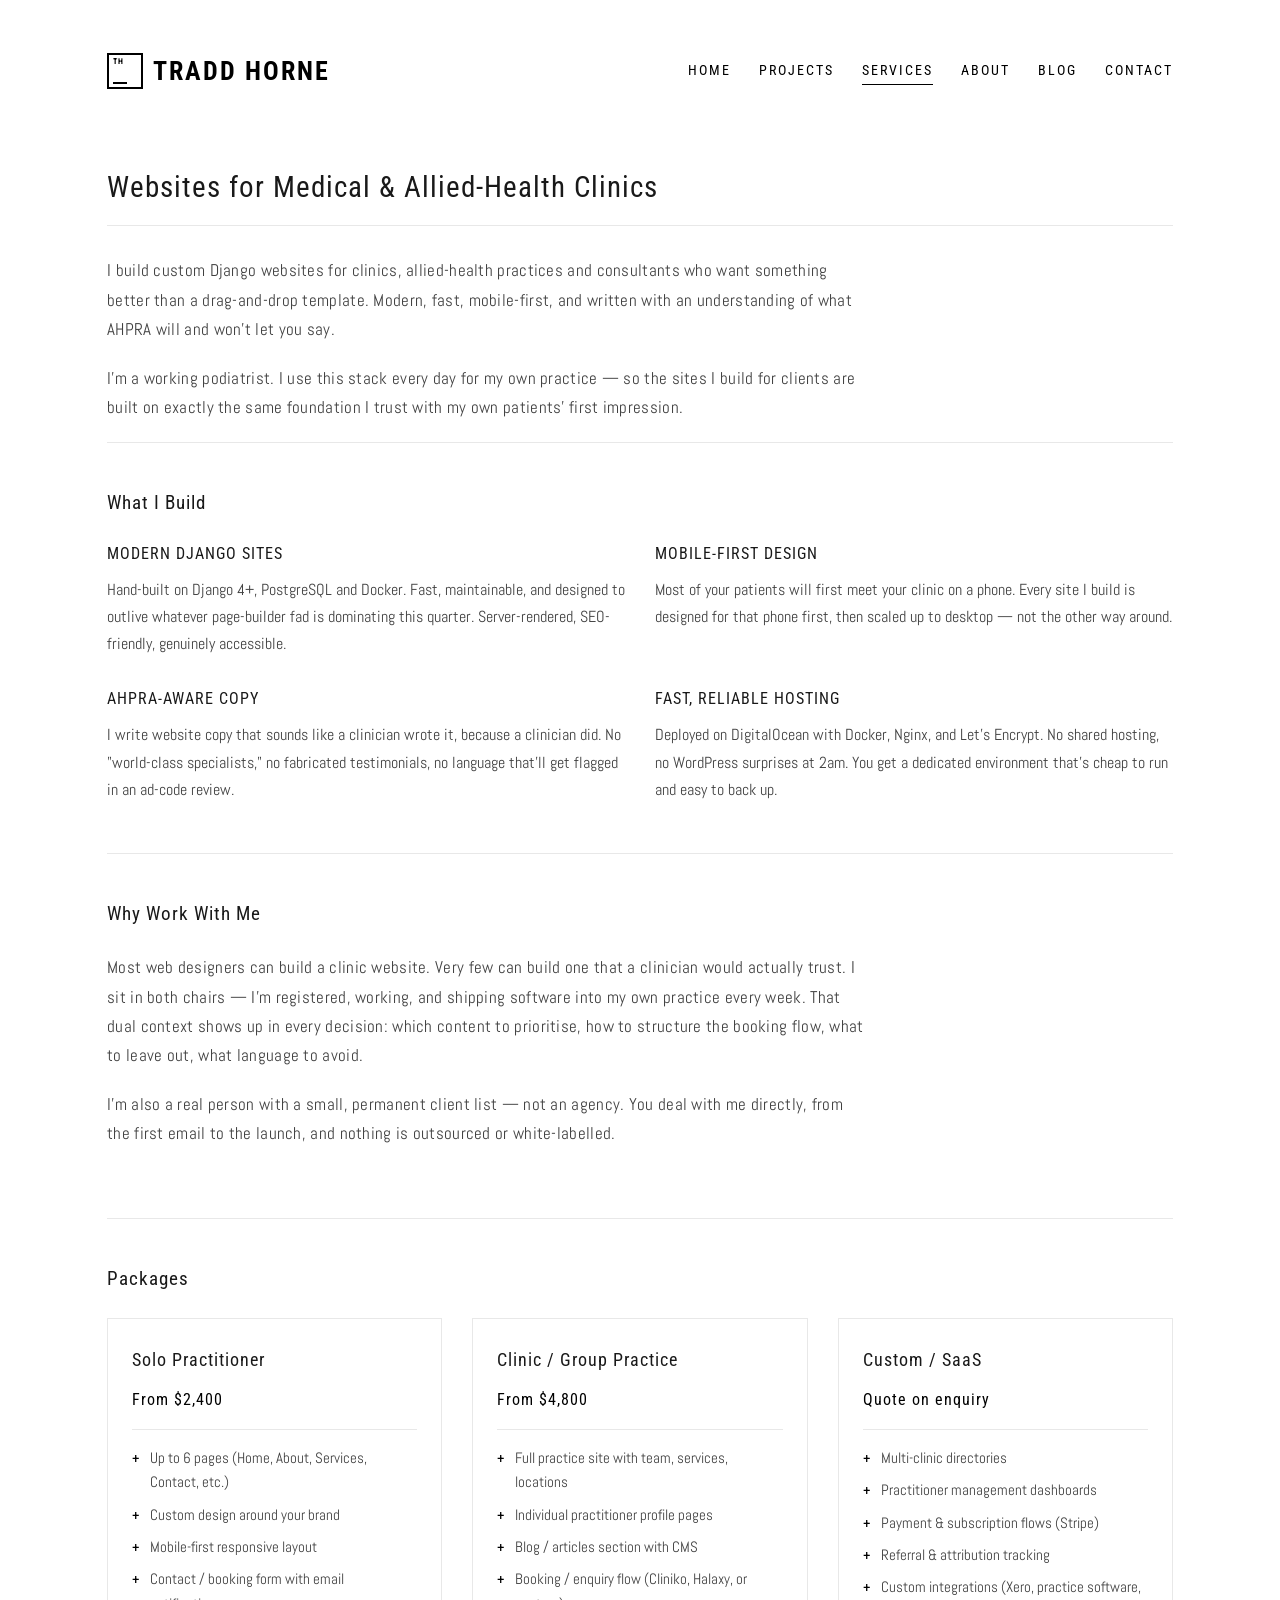
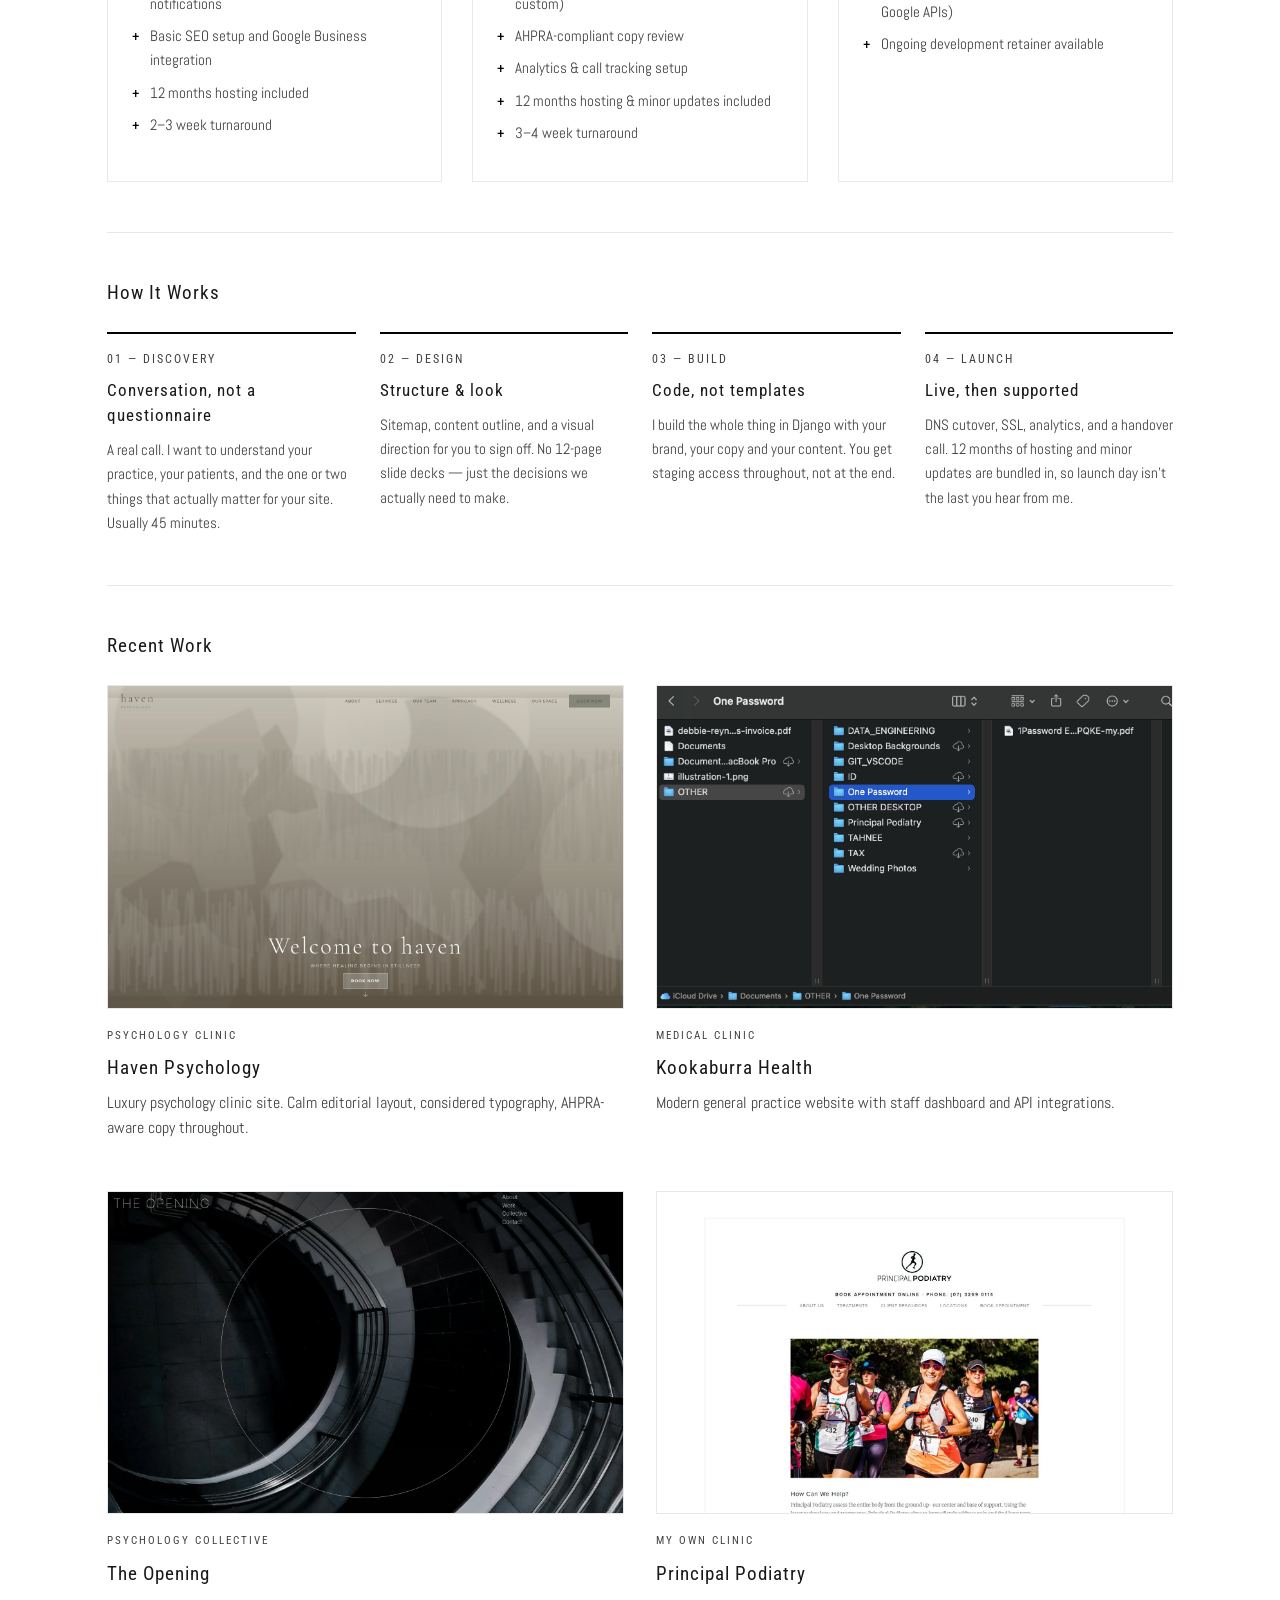
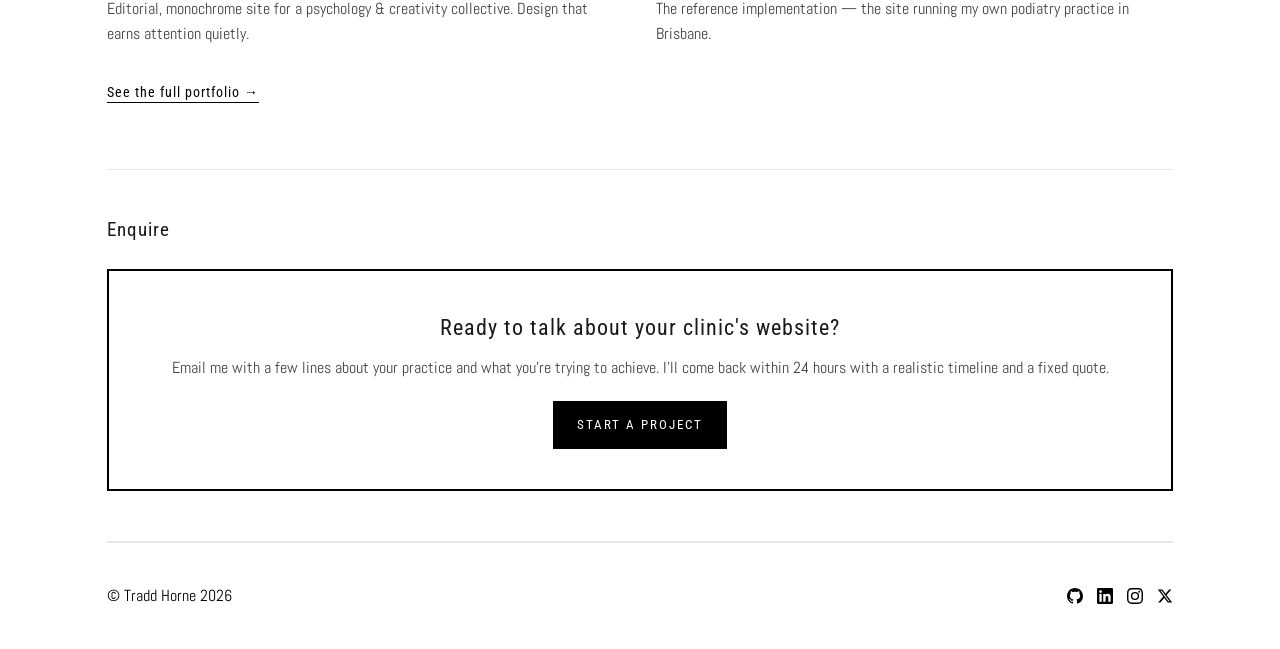
==== services.html @ 89f40bf1 "Initial commit" ====
<!DOCTYPE html>
<html lang="en">
<head>
    <meta charset="UTF-8">
    <meta name="viewport" content="width=device-width, initial-scale=1.0">
    <meta name="description" content="Custom Django websites for medical clinics, allied-health practices and consultants. Built by a working clinician in Brisbane.">
    <title>Services — Clinic Websites by a Clinician — Tradd Horne</title>
    <link rel="preconnect" href="https://fonts.googleapis.com">
    <link rel="preconnect" href="https://fonts.gstatic.com" crossorigin>
    <link href="https://fonts.googleapis.com/css2?family=Abel&family=Roboto+Condensed:wght@400;700&display=swap" rel="stylesheet">
    <link rel="stylesheet" href="css/style.css">
</head>
<body>
    <nav class="navbar">
        <div class="nav-container">
            <a href="index.html" class="nav-logo">
                <div class="nav-logo-icon"></div>
                <span class="nav-logo-text">Tradd Horne</span>
            </a>
            <button class="hamburger" id="hamburger" aria-label="Toggle menu">Menu</button>
            <div class="nav-links" id="nav-links">
                <a href="index.html" class="nav-link">Home</a>
                <a href="projects.html" class="nav-link">Projects</a>
                <a href="services.html" class="nav-link active">Services</a>
                <a href="about.html" class="nav-link">About</a>
                <a href="blog.html" class="nav-link">Blog</a>
                <a href="mailto:thetraddhorne@gmail.com" class="nav-link">Contact</a>
            </div>
        </div>
    </nav>

    <main class="main-content">
        <div class="page-header">
            <h1>Websites for Medical &amp; Allied-Health Clinics</h1>
        </div>

        <div class="narrative">
            <p>I build custom Django websites for clinics, allied-health practices and consultants who want something better than a drag-and-drop template. Modern, fast, mobile-first, and written with an understanding of what AHPRA will and won't let you say.</p>
            <p>I'm a working podiatrist. I use this stack every day for my own practice — so the sites I build for clients are built on exactly the same foundation I trust with my own patients' first impression.</p>
        </div>

        <section class="section">
            <div class="section-header">
                <h2>What I Build</h2>
            </div>
            <div class="why-me-grid">
                <div class="why-card">
                    <h3>Modern Django sites</h3>
                    <p>Hand-built on Django 4+, PostgreSQL and Docker. Fast, maintainable, and designed to outlive whatever page-builder fad is dominating this quarter. Server-rendered, SEO-friendly, genuinely accessible.</p>
                </div>
                <div class="why-card">
                    <h3>Mobile-first design</h3>
                    <p>Most of your patients will first meet your clinic on a phone. Every site I build is designed for that phone first, then scaled up to desktop — not the other way around.</p>
                </div>
                <div class="why-card">
                    <h3>AHPRA-aware copy</h3>
                    <p>I write website copy that sounds like a clinician wrote it, because a clinician did. No "world-class specialists," no fabricated testimonials, no language that'll get flagged in an ad-code review.</p>
                </div>
                <div class="why-card">
                    <h3>Fast, reliable hosting</h3>
                    <p>Deployed on DigitalOcean with Docker, Nginx, and Let's Encrypt. No shared hosting, no WordPress surprises at 2am. You get a dedicated environment that's cheap to run and easy to back up.</p>
                </div>
            </div>
        </section>

        <section class="section">
            <div class="section-header">
                <h2>Why Work With Me</h2>
            </div>
            <div class="narrative">
                <p>Most web designers can build a clinic website. Very few can build one that a clinician would actually trust. I sit in both chairs — I'm registered, working, and shipping software into my own practice every week. That dual context shows up in every decision: which content to prioritise, how to structure the booking flow, what to leave out, what language to avoid.</p>
                <p>I'm also a real person with a small, permanent client list — not an agency. You deal with me directly, from the first email to the launch, and nothing is outsourced or white-labelled.</p>
            </div>
        </section>

        <section class="section">
            <div class="section-header">
                <h2>Packages</h2>
            </div>
            <div class="services-grid">
                <div class="service-card">
                    <h3>Solo Practitioner</h3>
                    <div class="price">From $2,400</div>
                    <ul>
                        <li>Up to 6 pages (Home, About, Services, Contact, etc.)</li>
                        <li>Custom design around your brand</li>
                        <li>Mobile-first responsive layout</li>
                        <li>Contact / booking form with email notifications</li>
                        <li>Basic SEO setup and Google Business integration</li>
                        <li>12 months hosting included</li>
                        <li>2&ndash;3 week turnaround</li>
                    </ul>
                </div>

                <div class="service-card">
                    <h3>Clinic / Group Practice</h3>
                    <div class="price">From $4,800</div>
                    <ul>
                        <li>Full practice site with team, services, locations</li>
                        <li>Individual practitioner profile pages</li>
                        <li>Blog / articles section with CMS</li>
                        <li>Booking / enquiry flow (Cliniko, Halaxy, or custom)</li>
                        <li>AHPRA-compliant copy review</li>
                        <li>Analytics &amp; call tracking setup</li>
                        <li>12 months hosting &amp; minor updates included</li>
                        <li>3&ndash;4 week turnaround</li>
                    </ul>
                </div>

                <div class="service-card">
                    <h3>Custom / SaaS</h3>
                    <div class="price">Quote on enquiry</div>
                    <ul>
                        <li>Multi-clinic directories</li>
                        <li>Practitioner management dashboards</li>
                        <li>Payment &amp; subscription flows (Stripe)</li>
                        <li>Referral &amp; attribution tracking</li>
                        <li>Custom integrations (Xero, practice software, Google APIs)</li>
                        <li>Ongoing development retainer available</li>
                    </ul>
                </div>
            </div>
        </section>

        <section class="section">
            <div class="section-header">
                <h2>How It Works</h2>
            </div>
            <div class="process-list">
                <div class="process-step">
                    <div class="step-num">01 — Discovery</div>
                    <h3>Conversation, not a questionnaire</h3>
                    <p>A real call. I want to understand your practice, your patients, and the one or two things that actually matter for your site. Usually 45 minutes.</p>
                </div>
                <div class="process-step">
                    <div class="step-num">02 — Design</div>
                    <h3>Structure &amp; look</h3>
                    <p>Sitemap, content outline, and a visual direction for you to sign off. No 12-page slide decks — just the decisions we actually need to make.</p>
                </div>
                <div class="process-step">
                    <div class="step-num">03 — Build</div>
                    <h3>Code, not templates</h3>
                    <p>I build the whole thing in Django with your brand, your copy and your content. You get staging access throughout, not at the end.</p>
                </div>
                <div class="process-step">
                    <div class="step-num">04 — Launch</div>
                    <h3>Live, then supported</h3>
                    <p>DNS cutover, SSL, analytics, and a handover call. 12 months of hosting and minor updates are bundled in, so launch day isn't the last you hear from me.</p>
                </div>
            </div>
        </section>

        <section class="section">
            <div class="section-header">
                <h2>Recent Work</h2>
            </div>
            <div class="portfolio-grid">
                <div class="portfolio-card">
                    <div class="portfolio-card-image">
                        <img src="images/portfolio-haven.jpg" alt="Haven Psychology screenshot">
                    </div>
                    <div class="portfolio-meta">Psychology clinic</div>
                    <h3>Haven Psychology</h3>
                    <p>Luxury psychology clinic site. Calm editorial layout, considered typography, AHPRA-aware copy throughout.</p>
                </div>
                <div class="portfolio-card">
                    <div class="portfolio-card-image">
                        <img src="images/portfolio-kookaburra.jpg" alt="Kookaburra Health screenshot">
                    </div>
                    <div class="portfolio-meta">Medical clinic</div>
                    <h3>Kookaburra Health</h3>
                    <p>Modern general practice website with staff dashboard and API integrations.</p>
                </div>
                <div class="portfolio-card">
                    <div class="portfolio-card-image">
                        <img src="images/portfolio-the-opening.jpg" alt="The Opening screenshot">
                    </div>
                    <div class="portfolio-meta">Psychology collective</div>
                    <h3>The Opening</h3>
                    <p>Editorial, monochrome site for a psychology &amp; creativity collective. Design that earns attention quietly.</p>
                </div>
                <div class="portfolio-card">
                    <div class="portfolio-card-image">
                        <img src="images/portfolio-pp.jpg" alt="Principal Podiatry screenshot">
                    </div>
                    <div class="portfolio-meta">My own clinic</div>
                    <h3>Principal Podiatry</h3>
                    <p>The reference implementation — the site running my own podiatry practice in Brisbane.</p>
                </div>
            </div>
            <p class="section-more"><a href="projects.html">See the full portfolio &rarr;</a></p>
        </section>

        <section class="section">
            <div class="section-header">
                <h2>Enquire</h2>
            </div>
            <div class="cta-banner">
                <h3>Ready to talk about your clinic's website?</h3>
                <p>Email me with a few lines about your practice and what you're trying to achieve. I'll come back within 24 hours with a realistic timeline and a fixed quote.</p>
                <a href="mailto:thetraddhorne@gmail.com?subject=Clinic%20website%20enquiry" class="btn-primary">Start a project</a>
            </div>
        </section>
    </main>

    <footer class="footer">
        <div class="footer-inner">
            <p class="footer-credit">&copy; Tradd Horne 2026</p>
            <div class="footer-social">
                <a href="https://github.com/Tradd-Horne" target="_blank" rel="noopener noreferrer" class="social-icon" aria-label="GitHub">
                    <svg viewBox="0 0 24 24" xmlns="http://www.w3.org/2000/svg"><path d="M12 0C5.37 0 0 5.37 0 12c0 5.31 3.435 9.795 8.205 11.385.6.105.825-.255.825-.57 0-.285-.015-1.23-.015-2.235-3.015.555-3.795-.735-4.035-1.41-.135-.345-.72-1.41-1.23-1.695-.42-.225-1.02-.78-.015-.795.945-.015 1.62.87 1.845 1.23 1.08 1.815 2.805 1.305 3.495.99.105-.78.42-1.305.765-1.605-2.67-.3-5.46-1.335-5.46-5.925 0-1.305.465-2.385 1.23-3.225-.12-.3-.54-1.53.12-3.18 0 0 1.005-.315 3.3 1.23.96-.27 1.98-.405 3-.405s2.04.135 3 .405c2.295-1.56 3.3-1.23 3.3-1.23.66 1.65.24 2.88.12 3.18.765.84 1.23 1.905 1.23 3.225 0 4.605-2.805 5.625-5.475 5.925.435.375.81 1.095.81 2.22 0 1.605-.015 2.895-.015 3.3 0 .315.225.69.825.57A12.02 12.02 0 0024 12c0-6.63-5.37-12-12-12z"/></svg>
                </a>
                <a href="https://linkedin.com/in/traddhorne" target="_blank" rel="noopener noreferrer" class="social-icon" aria-label="LinkedIn">
                    <svg viewBox="0 0 24 24" xmlns="http://www.w3.org/2000/svg"><path d="M20.447 20.452h-3.554v-5.569c0-1.328-.027-3.037-1.852-3.037-1.853 0-2.136 1.445-2.136 2.939v5.667H9.351V9h3.414v1.561h.046c.477-.9 1.637-1.85 3.37-1.85 3.601 0 4.267 2.37 4.267 5.455v6.286zM5.337 7.433a2.062 2.062 0 01-2.063-2.065 2.064 2.064 0 112.063 2.065zm1.782 13.019H3.555V9h3.564v11.452zM22.225 0H1.771C.792 0 0 .774 0 1.729v20.542C0 23.227.792 24 1.771 24h20.451C23.2 24 24 23.227 24 22.271V1.729C24 .774 23.2 0 22.222 0h.003z"/></svg>
                </a>
                <a href="https://www.instagram.com/traddhorne" target="_blank" rel="noopener noreferrer" class="social-icon" aria-label="Instagram">
                    <svg viewBox="0 0 24 24" xmlns="http://www.w3.org/2000/svg"><path d="M12 2.163c3.204 0 3.584.012 4.85.07 3.252.148 4.771 1.691 4.919 4.919.058 1.265.069 1.645.069 4.849 0 3.205-.012 3.584-.069 4.849-.149 3.225-1.664 4.771-4.919 4.919-1.266.058-1.644.07-4.85.07-3.204 0-3.584-.012-4.849-.07-3.26-.149-4.771-1.699-4.919-4.92-.058-1.265-.07-1.644-.07-4.849 0-3.204.013-3.583.07-4.849.149-3.227 1.664-4.771 4.919-4.919 1.266-.057 1.645-.069 4.849-.069zM12 0C8.741 0 8.333.014 7.053.072 2.695.272.273 2.69.073 7.052.014 8.333 0 8.741 0 12c0 3.259.014 3.668.072 4.948.2 4.358 2.618 6.78 6.98 6.98C8.333 23.986 8.741 24 12 24c3.259 0 3.668-.014 4.948-.072 4.354-.2 6.782-2.618 6.979-6.98.059-1.28.073-1.689.073-4.948 0-3.259-.014-3.667-.072-4.947-.196-4.354-2.617-6.78-6.979-6.98C15.668.014 15.259 0 12 0zm0 5.838a6.162 6.162 0 100 12.324 6.162 6.162 0 000-12.324zM12 16a4 4 0 110-8 4 4 0 010 8zm6.406-11.845a1.44 1.44 0 100 2.881 1.44 1.44 0 000-2.881z"/></svg>
                </a>
                <a href="https://x.com/traddhorne" target="_blank" rel="noopener noreferrer" class="social-icon" aria-label="X / Twitter">
                    <svg viewBox="0 0 24 24" xmlns="http://www.w3.org/2000/svg"><path d="M18.244 2.25h3.308l-7.227 8.26 8.502 11.24H16.17l-5.214-6.817L4.99 21.75H1.68l7.73-8.835L1.254 2.25H8.08l4.713 6.231zm-1.161 17.52h1.833L7.084 4.126H5.117z"/></svg>
                </a>
            </div>
        </div>
    </footer>

    <script>
        const hamburger = document.getElementById('hamburger');
        const navLinks = document.getElementById('nav-links');
        if (hamburger && navLinks) {
            hamburger.addEventListener('click', () => navLinks.classList.toggle('open'));
            document.addEventListener('click', (e) => {
                if (!hamburger.contains(e.target) && !navLinks.contains(e.target)) navLinks.classList.remove('open');
            });
        }
    </script>
</body>
</html>
---- css/style.css ----
/* ==========================================================================
   Jon Imperial-inspired Design System
   Fonts: Abel (body), Roboto Condensed (headings/nav)
   Colors: White bg, black text, minimal palette
   Layout: 1100px max-width, generous whitespace
   ========================================================================== */

/* ==========================================================================
   CSS Variables
   ========================================================================== */

:root {
    --bg: #ffffff;
    --text: #000000;
    --text-heading: rgba(0, 0, 0, 0.9);
    --text-sub: rgba(0, 0, 0, 0.75);
    --text-nav: #000000;
    --divider: #e8e8e8;
    --max-width: 1100px;
    --font-body: "Abel", sans-serif;
    --font-heading: "Roboto Condensed", sans-serif;
    --transition: 0.3s ease;
}

/* ==========================================================================
   Reset & Base
   ========================================================================== */

*,
*::before,
*::after {
    box-sizing: border-box;
    margin: 0;
    padding: 0;
}

html {
    font-size: 16px;
    scroll-behavior: smooth;
    -webkit-text-size-adjust: 100%;
}

body {
    font-family: var(--font-body);
    background-color: var(--bg);
    color: var(--text);
    font-size: 16px;
    line-height: 1.6;
    min-height: 100vh;
    display: flex;
    flex-direction: column;
    -webkit-font-smoothing: antialiased;
    -moz-osx-font-smoothing: grayscale;
}

h1, h2, h3, h4, h5, h6 {
    font-family: var(--font-heading);
    font-weight: 400;
    color: var(--text-heading);
}

h1 {
    font-size: 1.8rem;
    letter-spacing: 1px;
    line-height: 1.3;
    margin-bottom: 0.3em;
}

h2 {
    font-size: 1.2rem;
    letter-spacing: 1px;
    line-height: 1;
}

h3 {
    font-family: var(--font-body);
    font-size: 1.1rem;
    letter-spacing: 1px;
    color: var(--text-sub);
    line-height: 1.5;
}

p {
    margin-bottom: 1rem;
}

a {
    color: inherit;
    text-decoration: none;
    transition: opacity var(--transition);
}

a:hover {
    opacity: 0.6;
}

ul {
    list-style: none;
}

img {
    max-width: 100%;
    height: auto;
    display: block;
}

/* ==========================================================================
   Header / Navbar
   ========================================================================== */

.navbar {
    width: 100%;
    max-width: var(--max-width);
    margin: 0 auto;
    padding: 0 17px;
    position: relative;
}

.nav-container {
    display: flex;
    align-items: center;
    justify-content: space-between;
    padding: 50px 0 0;
}

.nav-logo {
    display: flex;
    align-items: center;
    gap: 10px;
    text-decoration: none;
    color: var(--text);
}

.nav-logo-icon {
    width: 36px;
    height: 36px;
    border: 2.5px solid #000;
    display: flex;
    align-items: center;
    justify-content: center;
    font-family: var(--font-heading);
    font-size: 9px;
    font-weight: 700;
    letter-spacing: 0.5px;
    line-height: 1;
    position: relative;
}

.nav-logo-icon::before {
    content: 'TH';
    position: absolute;
    top: 3px;
    left: 4px;
    font-size: 8px;
    letter-spacing: 1px;
}

.nav-logo-icon::after {
    content: '';
    position: absolute;
    bottom: 3px;
    left: 4px;
    width: 14px;
    height: 2.5px;
    background: #000;
}

.nav-logo-text {
    font-family: var(--font-heading);
    font-size: 1.65rem;
    font-weight: 700;
    letter-spacing: 2px;
    color: #000;
    text-transform: uppercase;
}

.nav-links {
    display: flex;
    align-items: center;
    gap: 28px;
}

.nav-link {
    font-family: var(--font-heading);
    font-size: 14px;
    font-weight: 400;
    text-transform: uppercase;
    letter-spacing: 2px;
    color: var(--text-nav);
    text-decoration: none;
    transition: opacity var(--transition);
    padding: 2px 0;
    border-bottom: 1px solid transparent;
}

.nav-link:hover {
    opacity: 0.6;
}

.nav-link.active {
    border-bottom-color: #000;
}

/* Mobile menu button */
.hamburger {
    display: none;
    background: none;
    border: none;
    cursor: pointer;
    font-family: var(--font-body);
    font-size: 16px;
    color: var(--text);
    text-transform: uppercase;
    letter-spacing: 1px;
}

/* ==========================================================================
   Main Content
   ========================================================================== */

.main-content {
    flex: 1;
    width: 100%;
    max-width: var(--max-width);
    margin: 0 auto;
    padding: 77px 17px 0;
}

/* ==========================================================================
   Hero Section
   ========================================================================== */

.hero {
    display: grid;
    grid-template-columns: 1fr 1fr;
    gap: 40px;
    align-items: start;
    padding: 0 0 40px;
}

.hero-text {
    padding-top: 20px;
}

.hero-text h1 {
    font-family: var(--font-heading);
    font-size: 1.8rem;
    font-weight: 400;
    letter-spacing: 1px;
    line-height: 1.3;
    color: var(--text-heading);
    margin-bottom: 8.64px;
}

.hero-subtitle {
    font-family: var(--font-body);
    font-size: 1.1rem;
    font-weight: 400;
    letter-spacing: 1px;
    color: var(--text-sub);
    line-height: 1.5;
    margin-top: 17.6px;
    margin-bottom: 24px;
}

.hero-image {
    width: 100%;
    overflow: hidden;
}

.hero-image img {
    width: 100%;
    height: auto;
    object-fit: cover;
    display: block;
}

/* Social Icons in Hero */
.social-icons {
    display: flex;
    align-items: center;
    gap: 14px;
    margin-top: 4px;
}

.social-icon {
    display: flex;
    align-items: center;
    justify-content: center;
    width: 20px;
    height: 20px;
    color: #000;
    transition: opacity var(--transition);
}

.social-icon:hover {
    opacity: 0.5;
}

.social-icon svg {
    width: 18px;
    height: 18px;
    fill: currentColor;
}

/* ==========================================================================
   Content Sections
   ========================================================================== */

.section {
    padding: 50px 0;
    border-top: 1px solid var(--divider);
}

.section-header {
    margin-bottom: 30px;
}

.section-header h2 {
    font-family: var(--font-heading);
    font-size: 1.2rem;
    font-weight: 400;
    letter-spacing: 1px;
    color: var(--text-heading);
}

/* ==========================================================================
   Project Cards
   ========================================================================== */

.project-grid {
    display: grid;
    grid-template-columns: repeat(3, 1fr);
    gap: 24px;
}

.project-card {
    display: block;
    text-decoration: none;
    color: inherit;
    transition: opacity var(--transition);
}

.project-card:hover {
    opacity: 0.7;
}

.project-card-image {
    width: 100%;
    aspect-ratio: 4 / 3;
    background: #f5f5f5;
    margin-bottom: 16px;
    overflow: hidden;
}

.project-card-image img {
    width: 100%;
    height: 100%;
    object-fit: cover;
}

.project-card h3 {
    font-family: var(--font-heading);
    font-size: 1rem;
    font-weight: 400;
    letter-spacing: 1px;
    color: var(--text-heading);
    margin-bottom: 6px;
}

.project-card p {
    font-family: var(--font-body);
    font-size: 0.95rem;
    color: var(--text-sub);
    line-height: 1.5;
    margin-bottom: 0;
}

/* ==========================================================================
   Blog List
   ========================================================================== */

.blog-list {
    display: flex;
    flex-direction: column;
    gap: 20px;
}

.blog-item {
    display: flex;
    align-items: baseline;
    gap: 20px;
}

.blog-date {
    font-family: var(--font-heading);
    font-size: 0.85rem;
    letter-spacing: 1px;
    color: var(--text-sub);
    min-width: 80px;
    text-transform: uppercase;
}

.blog-title {
    font-family: var(--font-heading);
    font-size: 1rem;
    letter-spacing: 1px;
    color: var(--text-heading);
    text-decoration: none;
    transition: opacity var(--transition);
}

.blog-title:hover {
    opacity: 0.6;
}

/* ==========================================================================
   About Page
   ========================================================================== */

.about-details {
    margin-top: 0;
}

.about-details p,
.about-details li {
    font-family: var(--font-body);
    font-size: 1rem;
    color: var(--text-sub);
    line-height: 1.7;
    letter-spacing: 0.5px;
}

.about-details ul {
    padding-left: 0;
}

.about-details li {
    margin-bottom: 8px;
    padding-left: 16px;
    position: relative;
}

.about-details li::before {
    content: '';
    position: absolute;
    left: 0;
    top: 10px;
    width: 4px;
    height: 4px;
    background: var(--text-sub);
    border-radius: 50%;
}

/* ==========================================================================
   Contact
   ========================================================================== */

.contact-info {
    font-family: var(--font-body);
    font-size: 1.1rem;
    color: var(--text-sub);
    letter-spacing: 1px;
}

.contact-info a {
    color: var(--text);
    border-bottom: 1px solid var(--divider);
    transition: border-color var(--transition);
}

.contact-info a:hover {
    border-color: var(--text);
    opacity: 1;
}

/* ==========================================================================
   Empty State
   ========================================================================== */

.empty-state {
    padding: 60px 20px;
    text-align: center;
}

.empty-state p {
    font-family: var(--font-body);
    color: var(--text-sub);
    font-size: 1rem;
    letter-spacing: 1px;
    margin-bottom: 0;
}

/* ==========================================================================
   Page Headers
   ========================================================================== */

.page-header {
    padding: 0 0 10px;
    margin-bottom: 30px;
    border-bottom: 1px solid var(--divider);
}

.page-header h1 {
    font-family: var(--font-heading);
    font-size: 1.8rem;
    font-weight: 400;
    letter-spacing: 1px;
    color: var(--text-heading);
}

/* ==========================================================================
   Footer
   ========================================================================== */

.footer {
    width: 100%;
    max-width: var(--max-width);
    margin: 0 auto;
    padding: 0 17px;
    margin-top: auto;
}

.footer-inner {
    display: flex;
    align-items: center;
    justify-content: space-between;
    padding: 40px 0;
    border-top: 2px solid var(--divider);
}

.footer-credit {
    font-family: var(--font-body);
    font-size: 1rem;
    color: var(--text);
    margin-bottom: 0;
}

.footer-social {
    display: flex;
    align-items: center;
    gap: 14px;
}

.footer-social .social-icon {
    width: 16px;
    height: 16px;
}

.footer-social .social-icon svg {
    width: 16px;
    height: 16px;
}

/* ==========================================================================
   Mobile Responsive
   ========================================================================== */

@media (max-width: 900px) {
    .hamburger {
        display: block;
    }

    .nav-links {
        display: none;
        position: absolute;
        top: 100%;
        right: 0;
        background: #fff;
        flex-direction: column;
        padding: 20px 30px;
        gap: 16px;
        z-index: 100;
        border: 1px solid var(--divider);
    }

    .nav-links.open {
        display: flex;
    }

    .hero {
        grid-template-columns: 1fr;
        gap: 30px;
    }

    .hero-text {
        order: 1;
        padding-top: 0;
    }

    .hero-image {
        order: 2;
    }

    .project-grid {
        grid-template-columns: 1fr 1fr;
    }
}

@media (max-width: 600px) {
    .nav-container {
        padding-top: 30px;
    }

    .nav-logo-text {
        font-size: 1.3rem;
    }

    .main-content {
        padding-top: 50px;
    }

    h1 {
        font-size: 1.5rem;
    }

    .hero {
        gap: 20px;
    }

    .project-grid {
        grid-template-columns: 1fr;
    }

    .footer-inner {
        flex-direction: column;
        gap: 20px;
        text-align: center;
    }
}

/* ==========================================================================
   Buttons / CTAs
   ========================================================================== */

.hero-cta {
    display: flex;
    gap: 12px;
    flex-wrap: wrap;
    margin-top: 12px;
    margin-bottom: 20px;
}

.btn-primary,
.btn-secondary {
    display: inline-block;
    font-family: var(--font-heading);
    font-size: 13px;
    letter-spacing: 2px;
    text-transform: uppercase;
    padding: 12px 22px;
    text-decoration: none;
    transition: all var(--transition);
    cursor: pointer;
    border: 2px solid #000;
}

.btn-primary {
    background: #000;
    color: #fff;
}

.btn-primary:hover {
    background: #fff;
    color: #000;
    opacity: 1;
}

.btn-secondary {
    background: #fff;
    color: #000;
}

.btn-secondary:hover {
    background: #000;
    color: #fff;
    opacity: 1;
}

.section-more {
    margin-top: 24px;
    font-family: var(--font-heading);
    font-size: 14px;
    letter-spacing: 1px;
}

.section-more a,
.inline-link {
    color: var(--text);
    border-bottom: 1px solid var(--text);
    padding-bottom: 2px;
}

.section-more a:hover,
.inline-link:hover {
    opacity: 0.6;
}

/* ==========================================================================
   Narrative / Long-form Text
   ========================================================================== */

.narrative {
    max-width: 760px;
}

.narrative p {
    font-family: var(--font-body);
    font-size: 1.05rem;
    color: var(--text-sub);
    line-height: 1.75;
    letter-spacing: 0.3px;
    margin-bottom: 1.2rem;
}

.narrative h3 {
    font-family: var(--font-heading);
    font-size: 1rem;
    color: var(--text-heading);
    letter-spacing: 2px;
    text-transform: uppercase;
    margin-top: 2rem;
    margin-bottom: 0.8rem;
}

/* ==========================================================================
   Portfolio (Projects Page) Cards
   ========================================================================== */

.portfolio-grid {
    display: grid;
    grid-template-columns: repeat(2, 1fr);
    gap: 40px 32px;
}

.portfolio-card {
    display: flex;
    flex-direction: column;
    text-decoration: none;
    color: inherit;
    transition: opacity var(--transition);
}

.portfolio-card:hover {
    opacity: 0.85;
}

.portfolio-card-image {
    width: 100%;
    aspect-ratio: 16 / 10;
    background: #f5f5f5;
    overflow: hidden;
    margin-bottom: 18px;
    border: 1px solid var(--divider);
}

.portfolio-card-image img {
    width: 100%;
    height: 100%;
    object-fit: cover;
    object-position: top;
}

.portfolio-card h3 {
    font-family: var(--font-heading);
    font-size: 1.2rem;
    font-weight: 400;
    letter-spacing: 1px;
    color: var(--text-heading);
    margin-bottom: 8px;
    text-transform: none;
}

.portfolio-card .portfolio-meta {
    font-family: var(--font-heading);
    font-size: 11px;
    letter-spacing: 2px;
    color: var(--text-sub);
    text-transform: uppercase;
    margin-bottom: 10px;
}

.portfolio-card p {
    font-family: var(--font-body);
    font-size: 0.98rem;
    color: var(--text-sub);
    line-height: 1.6;
    margin-bottom: 10px;
}

.portfolio-card .portfolio-stack {
    font-family: var(--font-heading);
    font-size: 11px;
    letter-spacing: 1.5px;
    color: var(--text-sub);
    text-transform: uppercase;
    margin-top: auto;
    padding-top: 4px;
}

.portfolio-card .portfolio-link {
    font-family: var(--font-heading);
    font-size: 12px;
    letter-spacing: 1.5px;
    text-transform: uppercase;
    color: var(--text);
    border-bottom: 1px solid var(--text);
    padding-bottom: 2px;
    display: inline-block;
    margin-top: 6px;
    align-self: flex-start;
}

/* ==========================================================================
   Services Page
   ========================================================================== */

.services-grid {
    display: grid;
    grid-template-columns: repeat(3, 1fr);
    gap: 30px;
    margin-top: 10px;
}

.service-card {
    border: 1px solid var(--divider);
    padding: 28px 24px;
    display: flex;
    flex-direction: column;
}

.service-card h3 {
    font-family: var(--font-heading);
    font-size: 1.1rem;
    letter-spacing: 1px;
    color: var(--text-heading);
    margin-bottom: 14px;
    text-transform: none;
}

.service-card .price {
    font-family: var(--font-heading);
    font-size: 1rem;
    letter-spacing: 1px;
    color: var(--text);
    margin-bottom: 16px;
    padding-bottom: 16px;
    border-bottom: 1px solid var(--divider);
}

.service-card ul {
    padding-left: 0;
}

.service-card li {
    font-family: var(--font-body);
    font-size: 0.95rem;
    color: var(--text-sub);
    line-height: 1.6;
    padding-left: 18px;
    position: relative;
    margin-bottom: 8px;
}

.service-card li::before {
    content: '+';
    position: absolute;
    left: 0;
    top: 0;
    font-family: var(--font-heading);
    color: var(--text);
}

.process-list {
    display: grid;
    grid-template-columns: repeat(4, 1fr);
    gap: 24px;
    margin-top: 10px;
}

.process-step {
    border-top: 2px solid #000;
    padding-top: 16px;
}

.process-step .step-num {
    font-family: var(--font-heading);
    font-size: 12px;
    letter-spacing: 2px;
    color: var(--text-sub);
    text-transform: uppercase;
    margin-bottom: 8px;
}

.process-step h3 {
    font-family: var(--font-heading);
    font-size: 1.05rem;
    color: var(--text-heading);
    letter-spacing: 1px;
    margin-bottom: 10px;
    text-transform: none;
}

.process-step p {
    font-family: var(--font-body);
    font-size: 0.95rem;
    color: var(--text-sub);
    line-height: 1.6;
    margin-bottom: 0;
}

.why-me-grid {
    display: grid;
    grid-template-columns: repeat(2, 1fr);
    gap: 30px;
}

.why-card h3 {
    font-family: var(--font-heading);
    font-size: 1rem;
    letter-spacing: 1px;
    color: var(--text-heading);
    margin-bottom: 10px;
    text-transform: uppercase;
}

.why-card p {
    font-family: var(--font-body);
    font-size: 1rem;
    color: var(--text-sub);
    line-height: 1.7;
    margin-bottom: 0;
}

.cta-banner {
    border: 2px solid #000;
    padding: 40px;
    text-align: center;
    margin-top: 20px;
}

.cta-banner h3 {
    font-family: var(--font-heading);
    font-size: 1.4rem;
    color: var(--text-heading);
    letter-spacing: 1px;
    margin-bottom: 10px;
    text-transform: none;
}

.cta-banner p {
    font-family: var(--font-body);
    font-size: 1rem;
    color: var(--text-sub);
    margin-bottom: 20px;
}

/* ==========================================================================
   Responsive tweaks
   ========================================================================== */

@media (max-width: 900px) {
    .portfolio-grid {
        grid-template-columns: 1fr;
        gap: 30px;
    }
    .services-grid {
        grid-template-columns: 1fr;
    }
    .process-list {
        grid-template-columns: 1fr 1fr;
    }
    .why-me-grid {
        grid-template-columns: 1fr;
    }
}

@media (max-width: 600px) {
    .process-list {
        grid-template-columns: 1fr;
    }
    .cta-banner {
        padding: 28px 20px;
    }
}

/* ==========================================================================
   Selection & Focus
   ========================================================================== */

::selection {
    background: #000;
    color: #fff;
}

:focus-visible {
    outline: 2px solid #000;
    outline-offset: 2px;
}
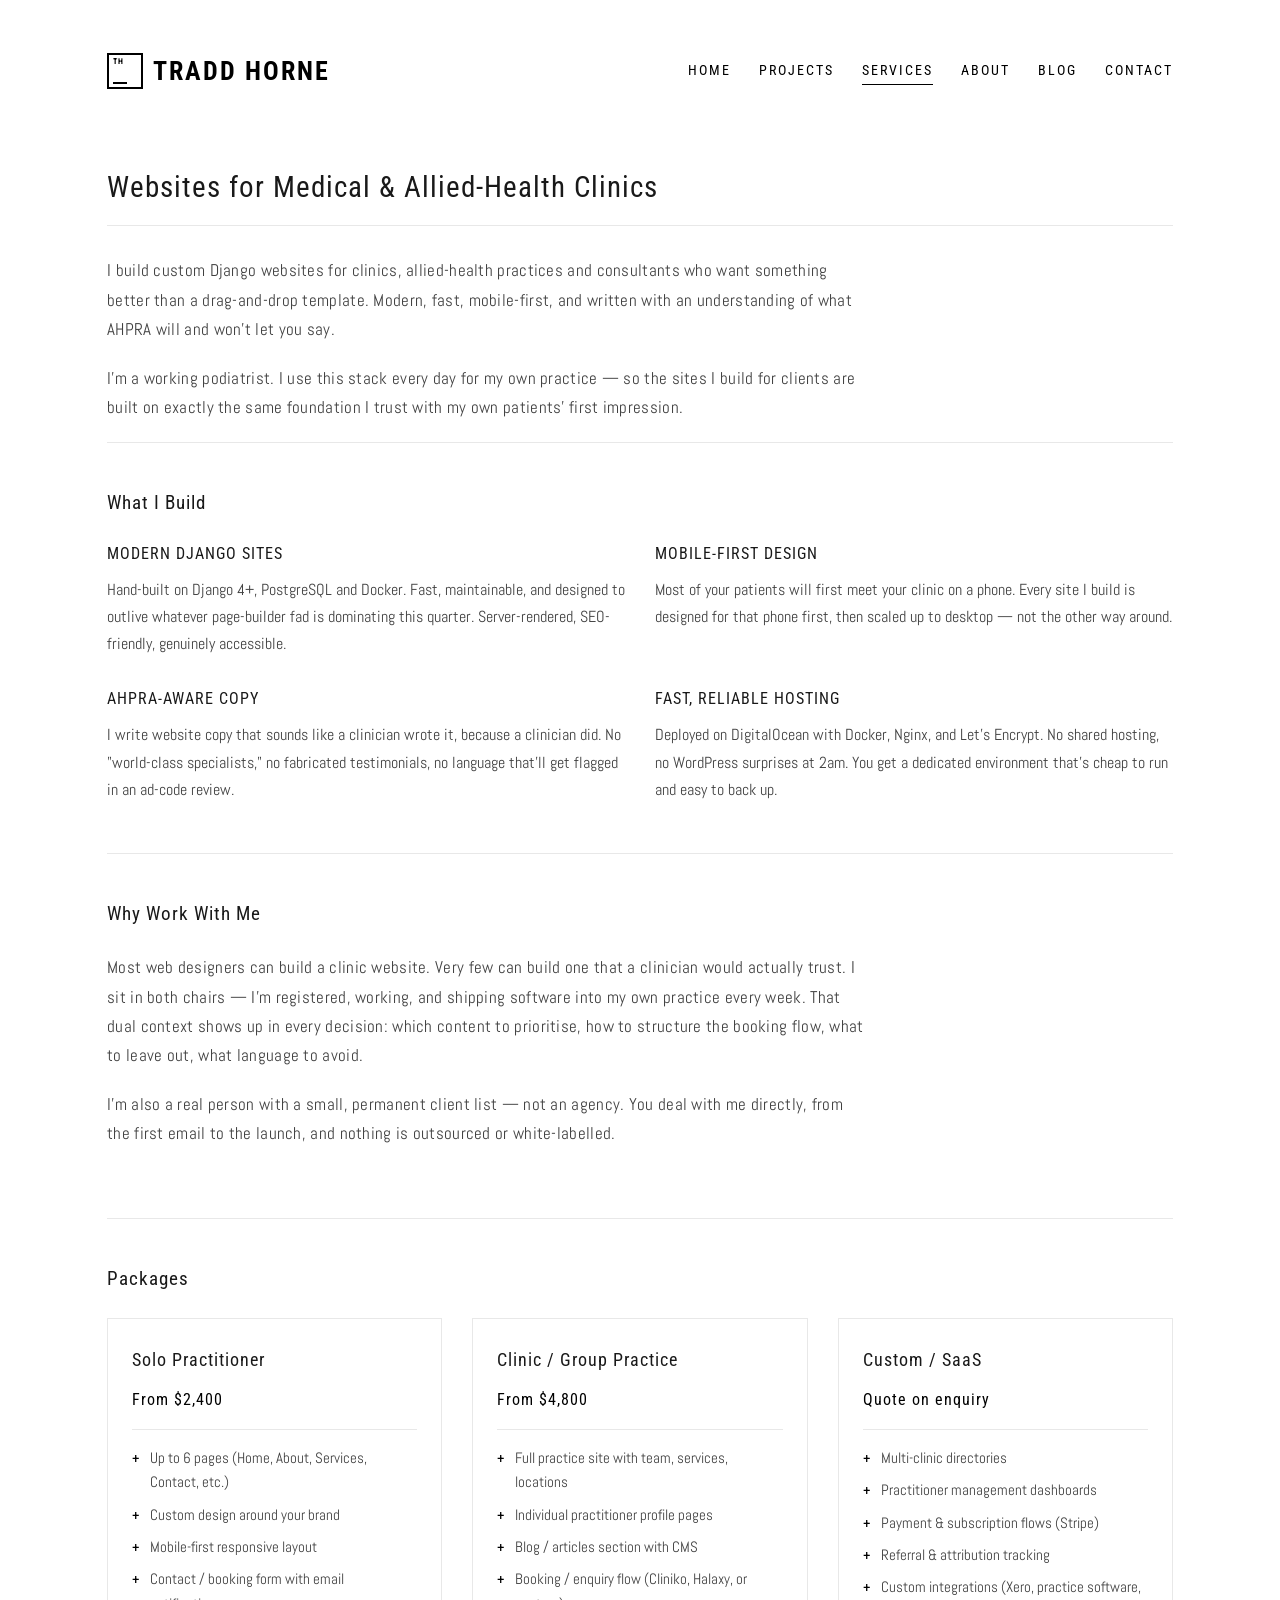
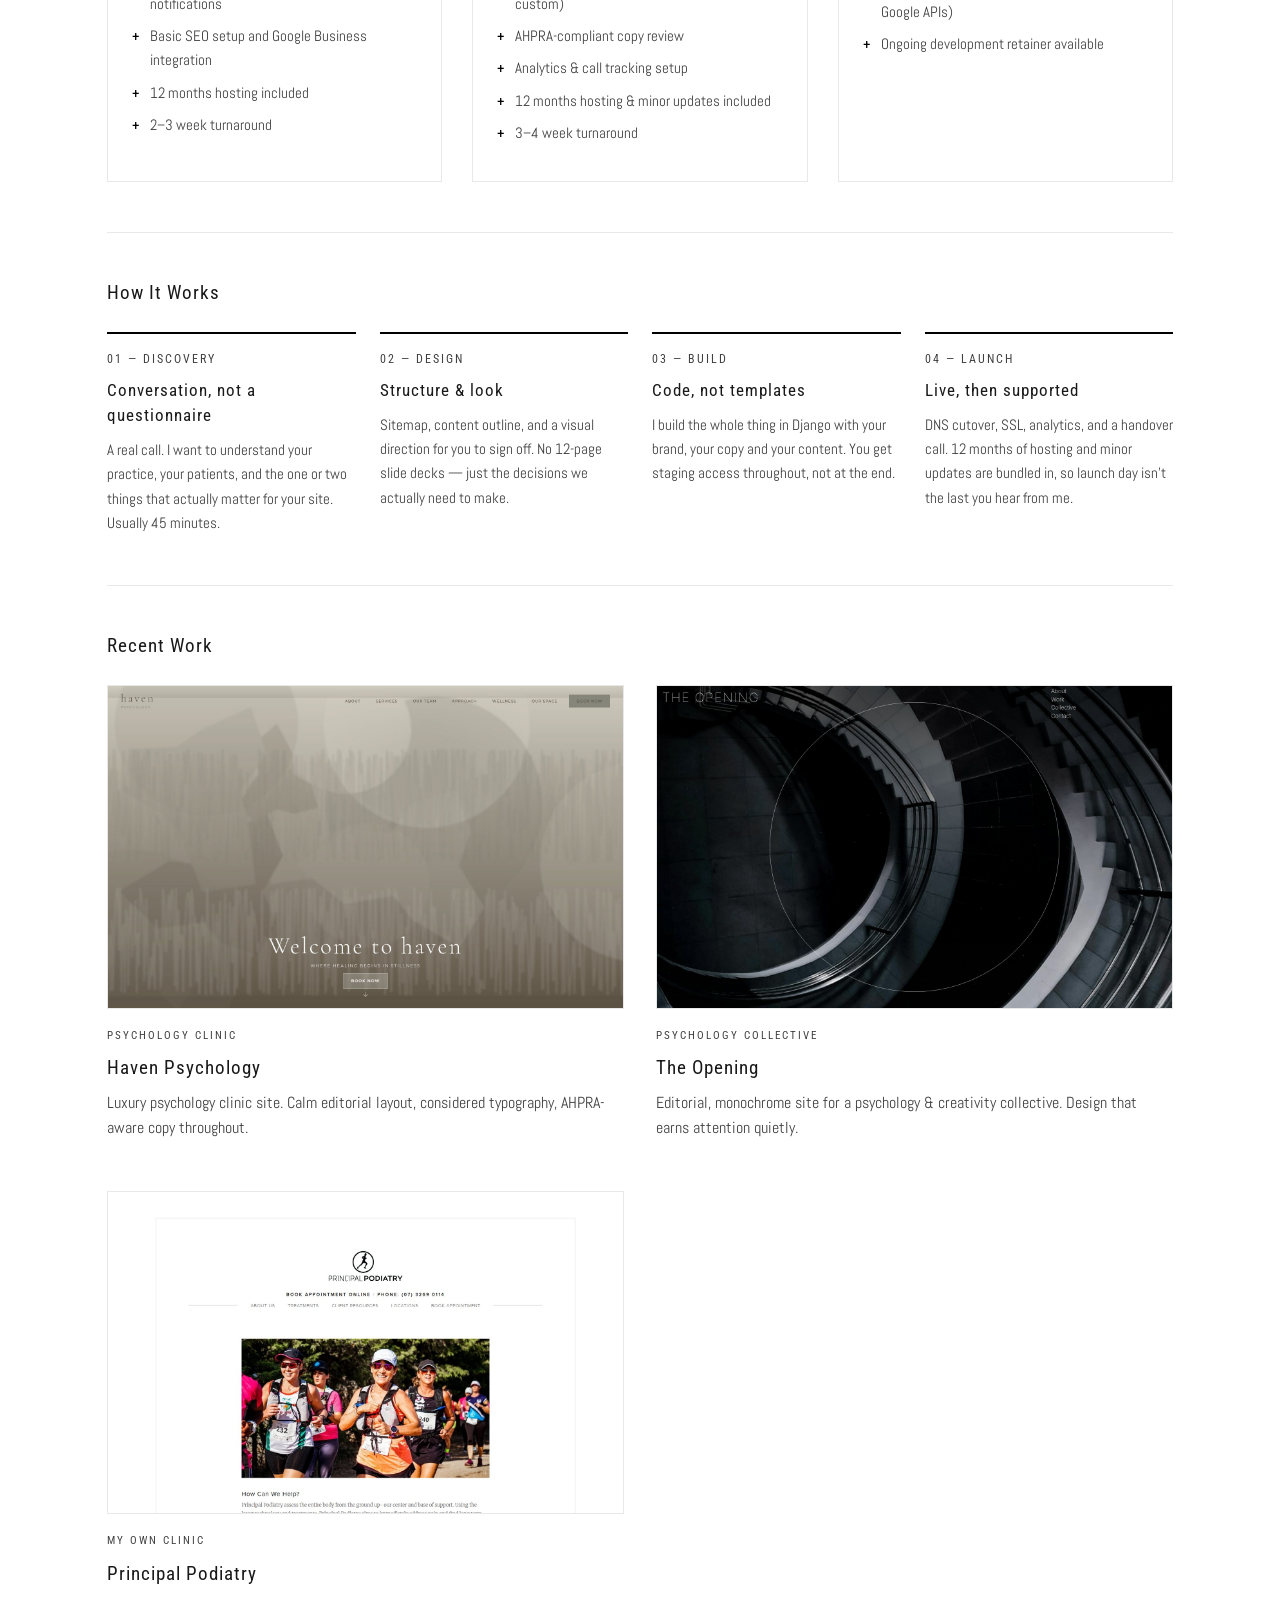
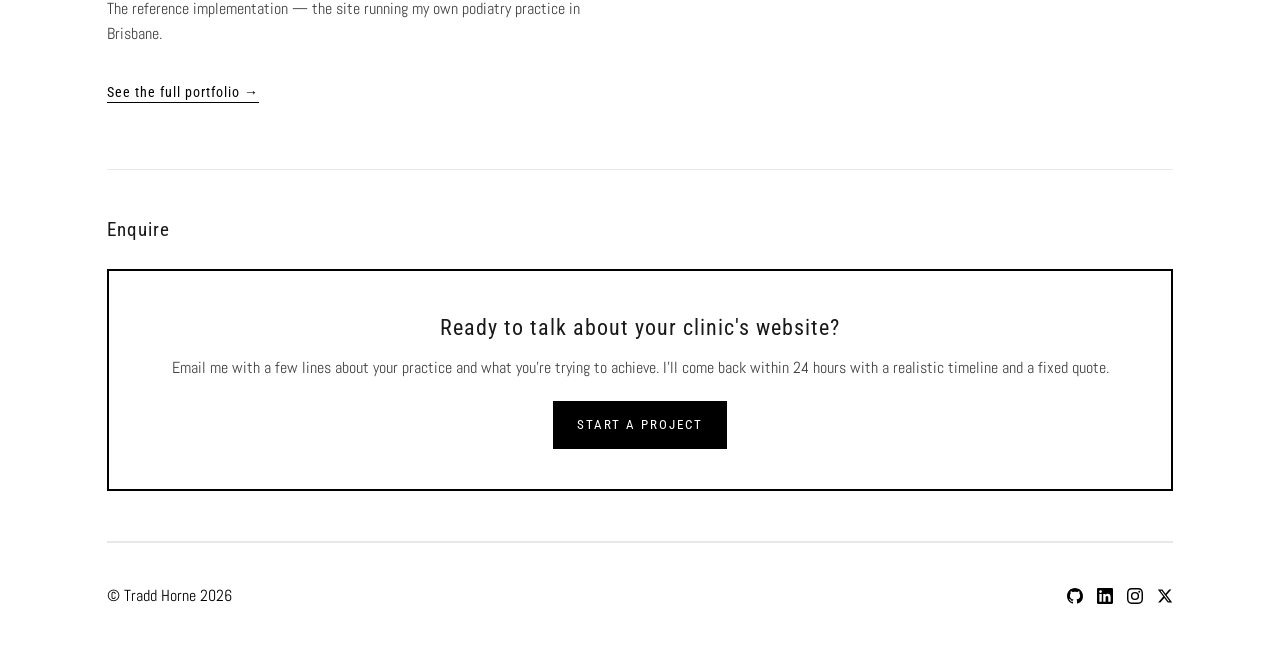
==== commit 14232d7a: "Remove Kookaburra Health portfolio card — only had a Finder screenshot, not a clinic site" ====
--- a/services.html
+++ b/services.html
@@ -165,14 +165,6 @@
                 </div>
                 <div class="portfolio-card">
                     <div class="portfolio-card-image">
-                        <img src="images/portfolio-kookaburra.jpg" alt="Kookaburra Health screenshot">
-                    </div>
-                    <div class="portfolio-meta">Medical clinic</div>
-                    <h3>Kookaburra Health</h3>
-                    <p>Modern general practice website with staff dashboard and API integrations.</p>
-                </div>
-                <div class="portfolio-card">
-                    <div class="portfolio-card-image">
                         <img src="images/portfolio-the-opening.jpg" alt="The Opening screenshot">
                     </div>
                     <div class="portfolio-meta">Psychology collective</div>
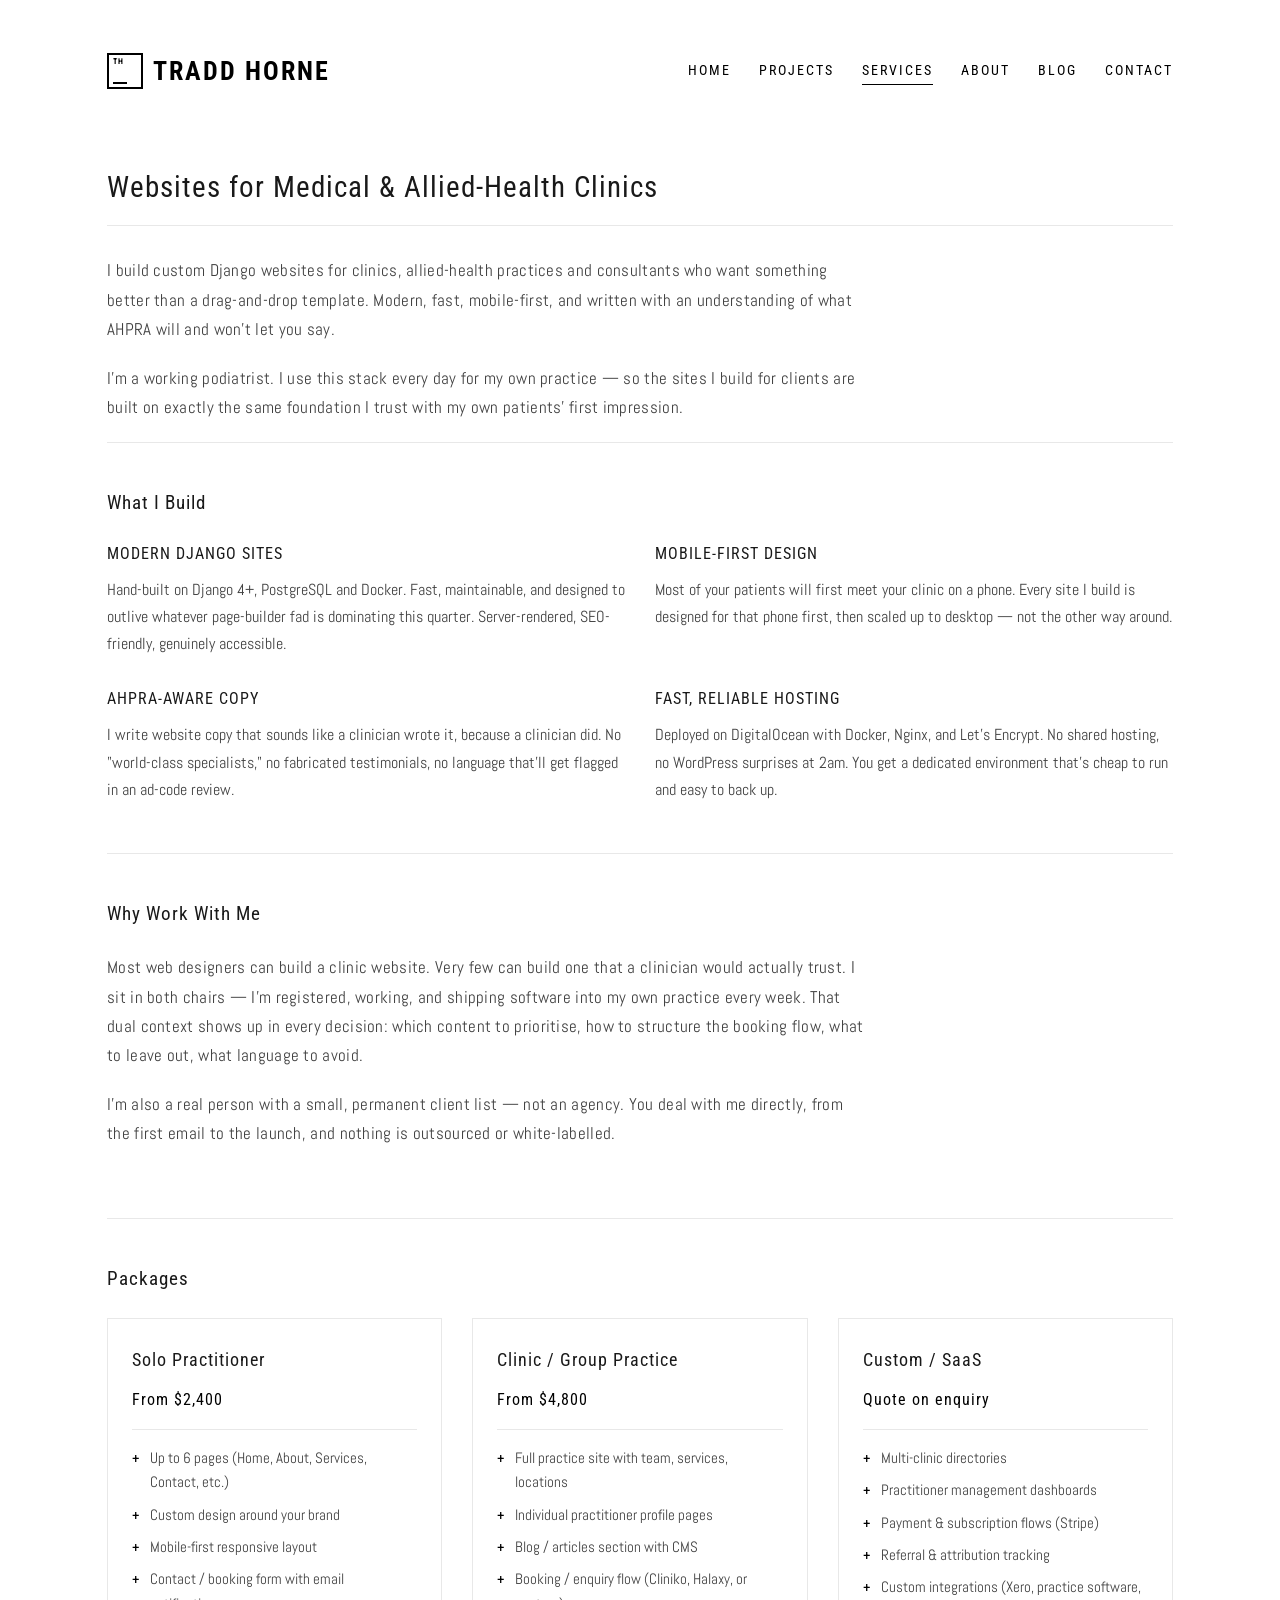
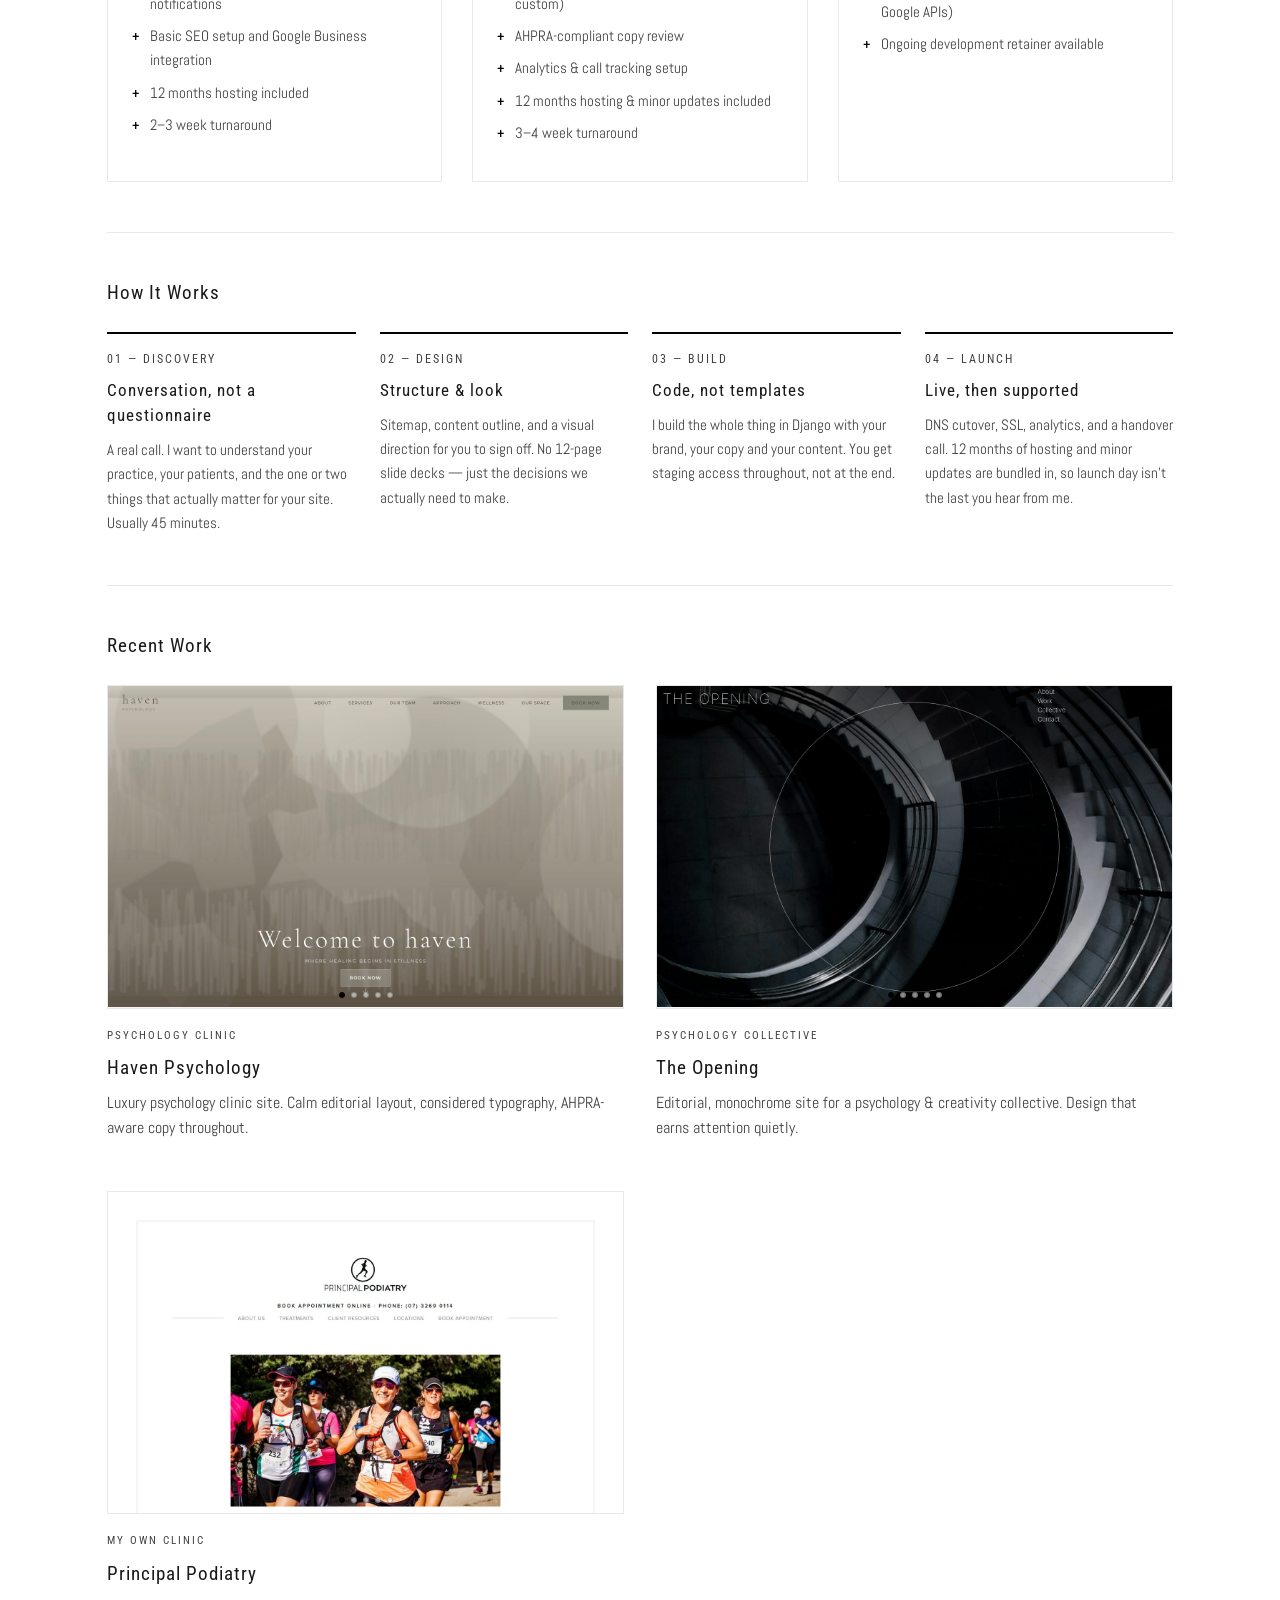
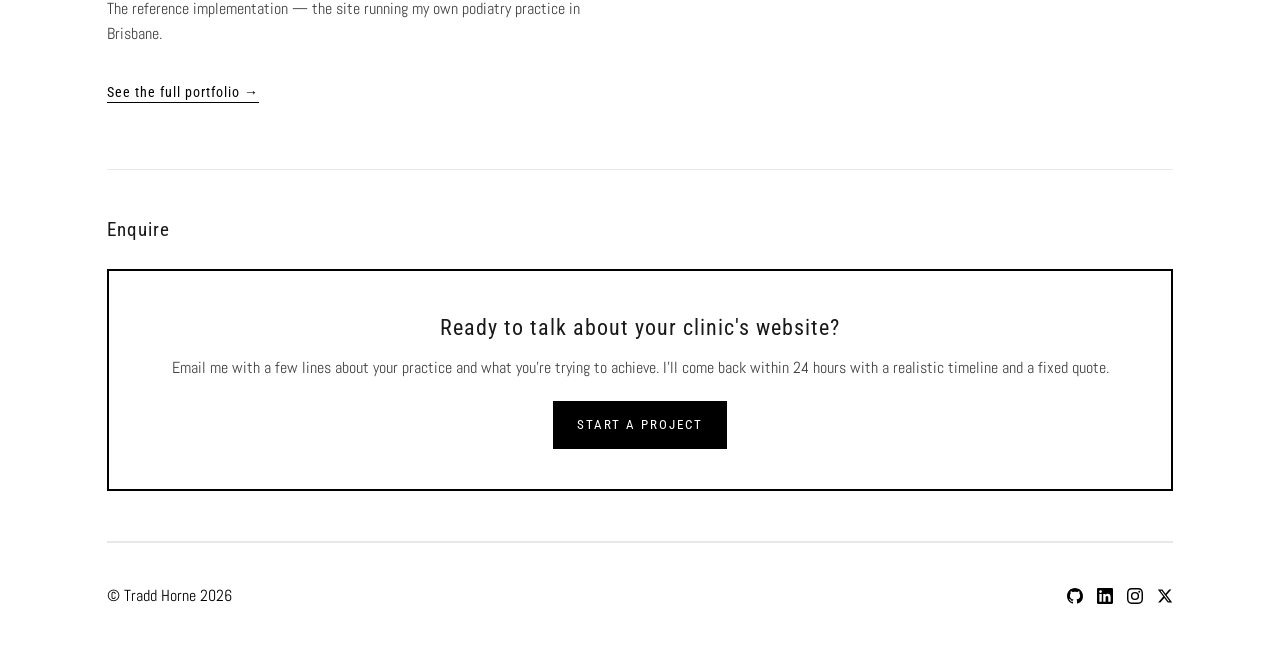
==== commit 34025061: "Add multi-page screenshot carousels to portfolio cards" ====
--- a/services.html
+++ b/services.html
@@ -157,7 +157,18 @@
             <div class="portfolio-grid">
                 <div class="portfolio-card">
                     <div class="portfolio-card-image">
-                        <img src="images/portfolio-haven.jpg" alt="Haven Psychology screenshot">
+                        <div class="portfolio-carousel" data-portfolio-carousel aria-roledescription="carousel" aria-label="Haven Psychology screenshots">
+                            <div class="portfolio-carousel-track">
+                                <div class="portfolio-carousel-slide"><img src="images/portfolio-haven-1.jpg" alt="Haven Psychology home hero"></div>
+                                <div class="portfolio-carousel-slide"><img src="images/portfolio-haven-2.jpg" alt="Haven Psychology about section"></div>
+                                <div class="portfolio-carousel-slide"><img src="images/portfolio-haven-3.jpg" alt="Haven Psychology services section"></div>
+                                <div class="portfolio-carousel-slide"><img src="images/portfolio-haven-4.jpg" alt="Haven Psychology team section"></div>
+                                <div class="portfolio-carousel-slide"><img src="images/portfolio-haven-5.jpg" alt="Haven Psychology contact section"></div>
+                            </div>
+                            <button class="portfolio-carousel-btn prev" type="button" aria-label="Previous image">&#x2039;</button>
+                            <button class="portfolio-carousel-btn next" type="button" aria-label="Next image">&#x203A;</button>
+                            <div class="portfolio-carousel-dots" aria-hidden="true"></div>
+                        </div>
                     </div>
                     <div class="portfolio-meta">Psychology clinic</div>
                     <h3>Haven Psychology</h3>
@@ -165,7 +176,18 @@
                 </div>
                 <div class="portfolio-card">
                     <div class="portfolio-card-image">
-                        <img src="images/portfolio-the-opening.jpg" alt="The Opening screenshot">
+                        <div class="portfolio-carousel" data-portfolio-carousel aria-roledescription="carousel" aria-label="The Opening screenshots">
+                            <div class="portfolio-carousel-track">
+                                <div class="portfolio-carousel-slide"><img src="images/portfolio-the-opening-1.jpg" alt="The Opening home page"></div>
+                                <div class="portfolio-carousel-slide"><img src="images/portfolio-the-opening-2.jpg" alt="The Opening about page"></div>
+                                <div class="portfolio-carousel-slide"><img src="images/portfolio-the-opening-3.jpg" alt="The Opening work page"></div>
+                                <div class="portfolio-carousel-slide"><img src="images/portfolio-the-opening-4.jpg" alt="The Opening collective page"></div>
+                                <div class="portfolio-carousel-slide"><img src="images/portfolio-the-opening-5.jpg" alt="The Opening contact page"></div>
+                            </div>
+                            <button class="portfolio-carousel-btn prev" type="button" aria-label="Previous image">&#x2039;</button>
+                            <button class="portfolio-carousel-btn next" type="button" aria-label="Next image">&#x203A;</button>
+                            <div class="portfolio-carousel-dots" aria-hidden="true"></div>
+                        </div>
                     </div>
                     <div class="portfolio-meta">Psychology collective</div>
                     <h3>The Opening</h3>
@@ -173,7 +195,18 @@
                 </div>
                 <div class="portfolio-card">
                     <div class="portfolio-card-image">
-                        <img src="images/portfolio-pp.jpg" alt="Principal Podiatry screenshot">
+                        <div class="portfolio-carousel" data-portfolio-carousel aria-roledescription="carousel" aria-label="Principal Podiatry screenshots">
+                            <div class="portfolio-carousel-track">
+                                <div class="portfolio-carousel-slide"><img src="images/portfolio-pp-1.jpg" alt="Principal Podiatry home page"></div>
+                                <div class="portfolio-carousel-slide"><img src="images/portfolio-pp-2.jpg" alt="Principal Podiatry services page"></div>
+                                <div class="portfolio-carousel-slide"><img src="images/portfolio-pp-3.jpg" alt="Principal Podiatry sports podiatry and orthotics"></div>
+                                <div class="portfolio-carousel-slide"><img src="images/portfolio-pp-4.jpg" alt="Principal Podiatry locations page"></div>
+                                <div class="portfolio-carousel-slide"><img src="images/portfolio-pp-5.jpg" alt="Principal Podiatry book now page"></div>
+                            </div>
+                            <button class="portfolio-carousel-btn prev" type="button" aria-label="Previous image">&#x2039;</button>
+                            <button class="portfolio-carousel-btn next" type="button" aria-label="Next image">&#x203A;</button>
+                            <div class="portfolio-carousel-dots" aria-hidden="true"></div>
+                        </div>
                     </div>
                     <div class="portfolio-meta">My own clinic</div>
                     <h3>Principal Podiatry</h3>
@@ -225,5 +258,6 @@
             });
         }
     </script>
+    <script src="js/carousel.js" defer></script>
 </body>
 </html>
--- a/css/style.css
+++ b/css/style.css
@@ -761,6 +761,118 @@
     object-position: top;
 }
 
+/* ==========================================================================
+   Portfolio Carousel (multi-image slides within a portfolio-card-image)
+   ========================================================================== */
+
+.portfolio-carousel {
+    position: relative;
+    width: 100%;
+    height: 100%;
+    overflow: hidden;
+}
+
+.portfolio-carousel-track {
+    display: flex;
+    width: 100%;
+    height: 100%;
+    transition: transform 450ms cubic-bezier(0.22, 0.61, 0.36, 1);
+    will-change: transform;
+}
+
+.portfolio-carousel-slide {
+    flex: 0 0 100%;
+    width: 100%;
+    height: 100%;
+    background: #f5f5f5;
+}
+
+.portfolio-carousel-slide img {
+    width: 100%;
+    height: 100%;
+    object-fit: cover;
+    object-position: top;
+    display: block;
+}
+
+.portfolio-carousel-btn {
+    position: absolute;
+    top: 50%;
+    transform: translateY(-50%);
+    width: 34px;
+    height: 34px;
+    border: 1px solid rgba(0, 0, 0, 0.12);
+    background: rgba(255, 255, 255, 0.85);
+    color: #000;
+    font-family: var(--font-heading);
+    font-size: 14px;
+    line-height: 1;
+    cursor: pointer;
+    opacity: 0;
+    transition: opacity 200ms ease, background 200ms ease;
+    z-index: 2;
+    display: flex;
+    align-items: center;
+    justify-content: center;
+    padding: 0;
+    border-radius: 0;
+}
+
+.portfolio-carousel-btn:hover,
+.portfolio-carousel-btn:focus-visible {
+    background: #fff;
+}
+
+.portfolio-carousel:hover .portfolio-carousel-btn,
+.portfolio-carousel-btn:focus-visible {
+    opacity: 1;
+}
+
+.portfolio-carousel-btn.prev { left: 8px; }
+.portfolio-carousel-btn.next { right: 8px; }
+
+.portfolio-carousel-btn[disabled] {
+    opacity: 0 !important;
+    pointer-events: none;
+}
+
+.portfolio-carousel-dots {
+    position: absolute;
+    bottom: 10px;
+    left: 0;
+    right: 0;
+    display: flex;
+    justify-content: center;
+    gap: 6px;
+    z-index: 2;
+    pointer-events: none;
+}
+
+.portfolio-carousel-dot {
+    width: 6px;
+    height: 6px;
+    border-radius: 50%;
+    background: rgba(255, 255, 255, 0.55);
+    border: 1px solid rgba(0, 0, 0, 0.25);
+    padding: 0;
+    cursor: pointer;
+    pointer-events: auto;
+    transition: background 200ms ease, transform 200ms ease;
+}
+
+.portfolio-carousel-dot:hover {
+    transform: scale(1.2);
+}
+
+.portfolio-carousel-dot.active {
+    background: #000;
+    border-color: #000;
+}
+
+@media (hover: none) {
+    .portfolio-carousel-btn { opacity: 0.85; }
+}
+
 .portfolio-card h3 {
     font-family: var(--font-heading);
     font-size: 1.2rem;
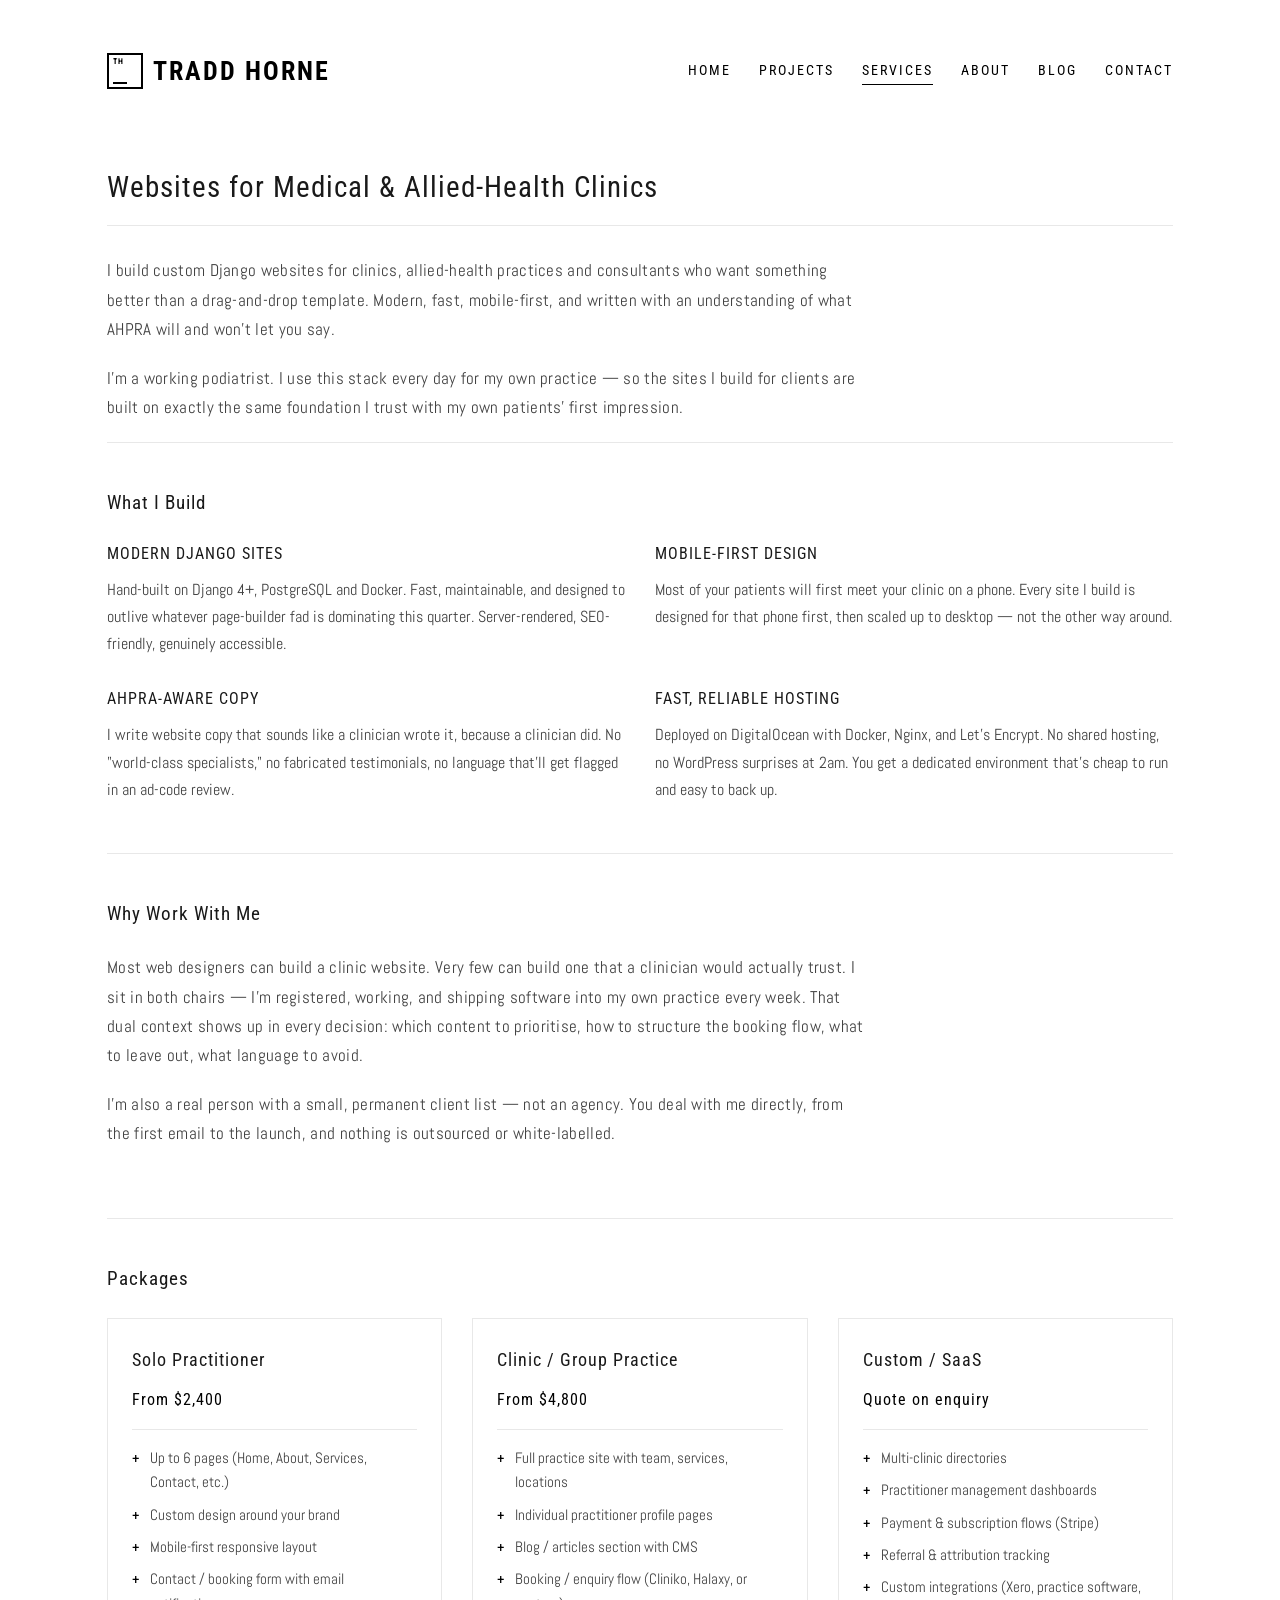
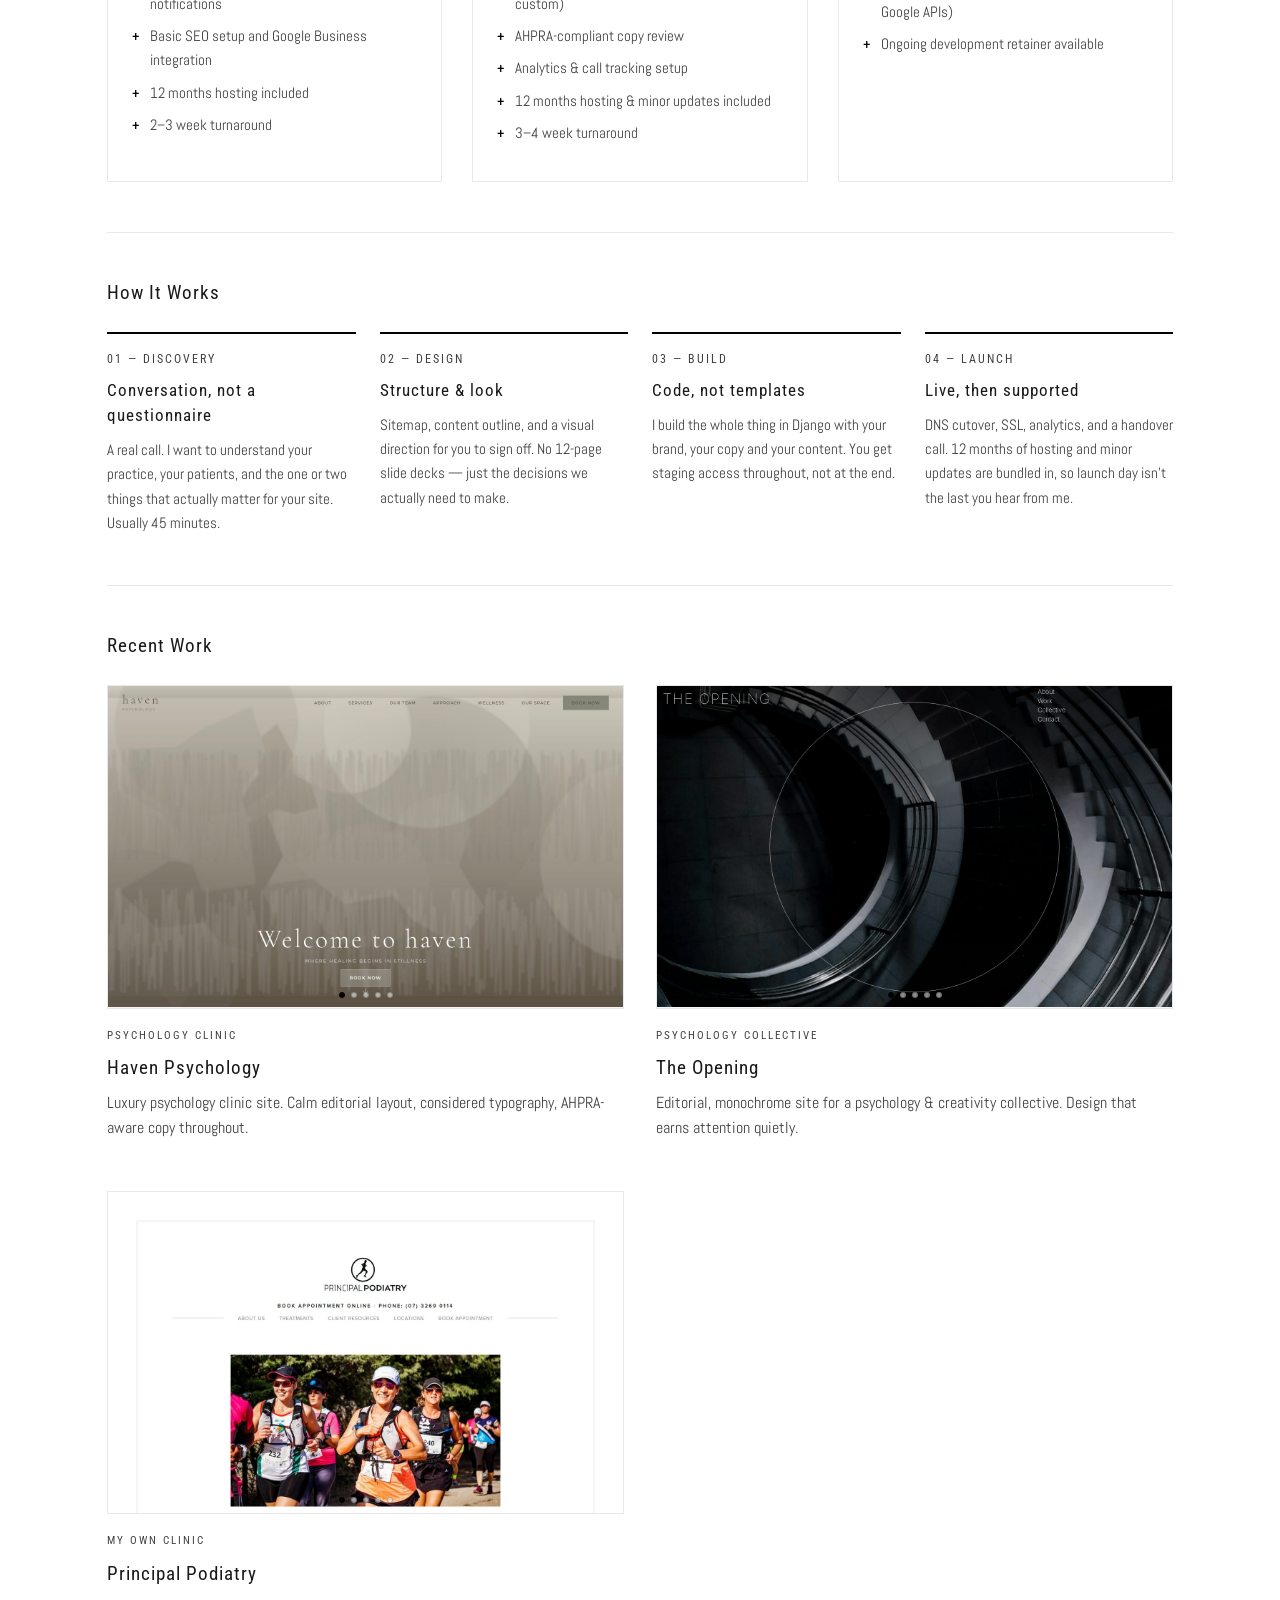
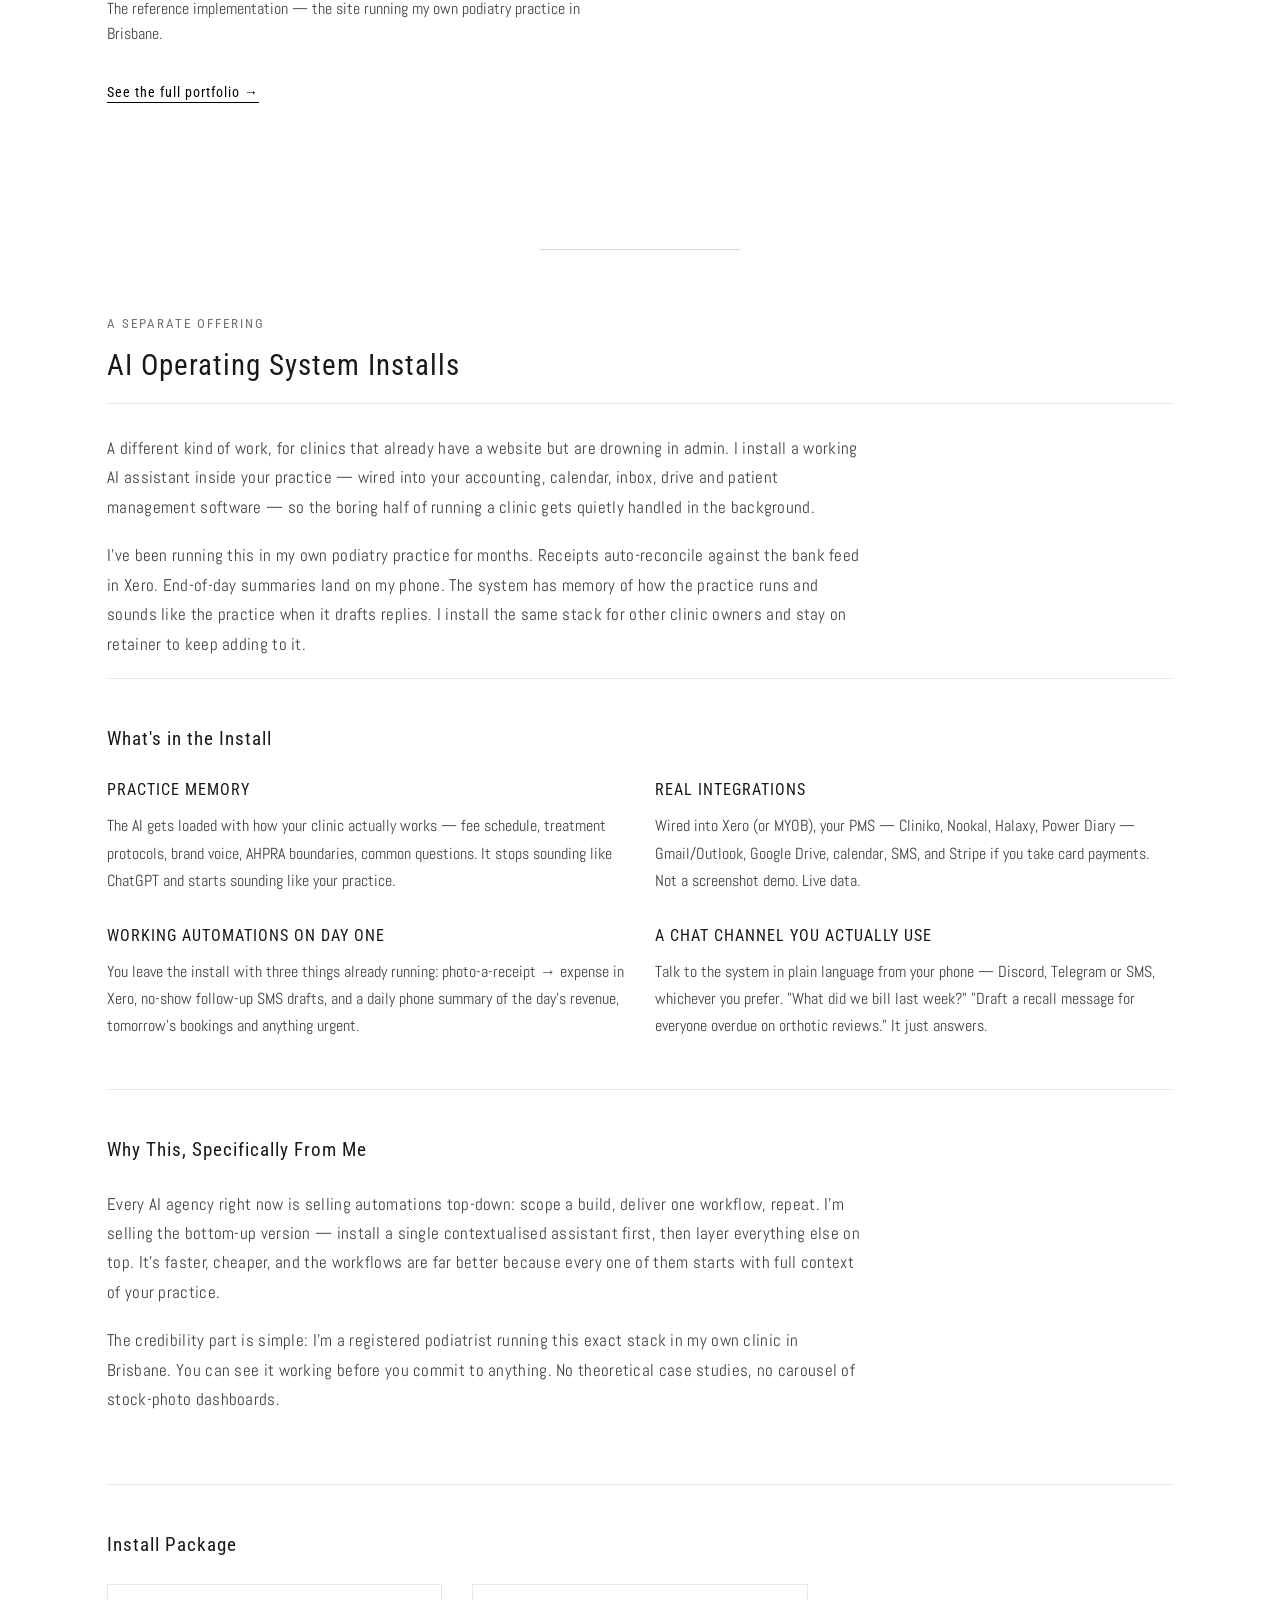
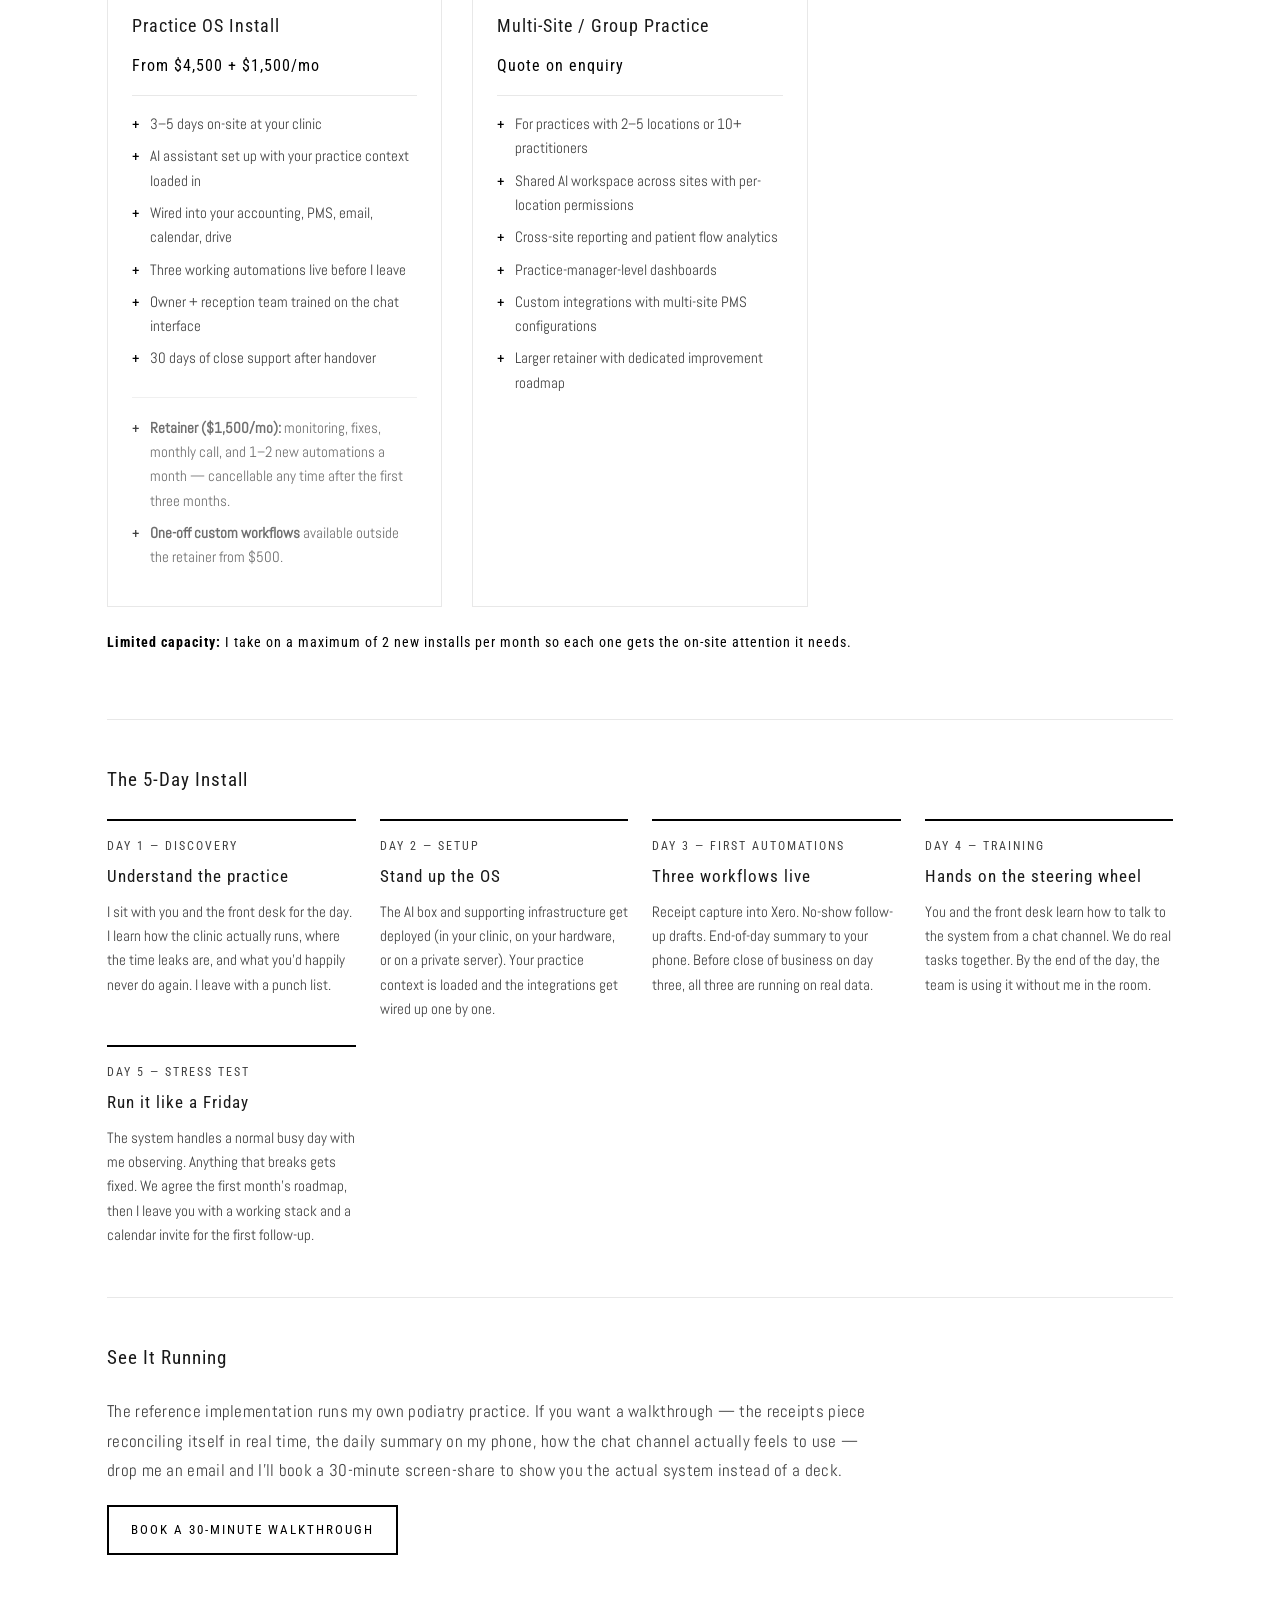
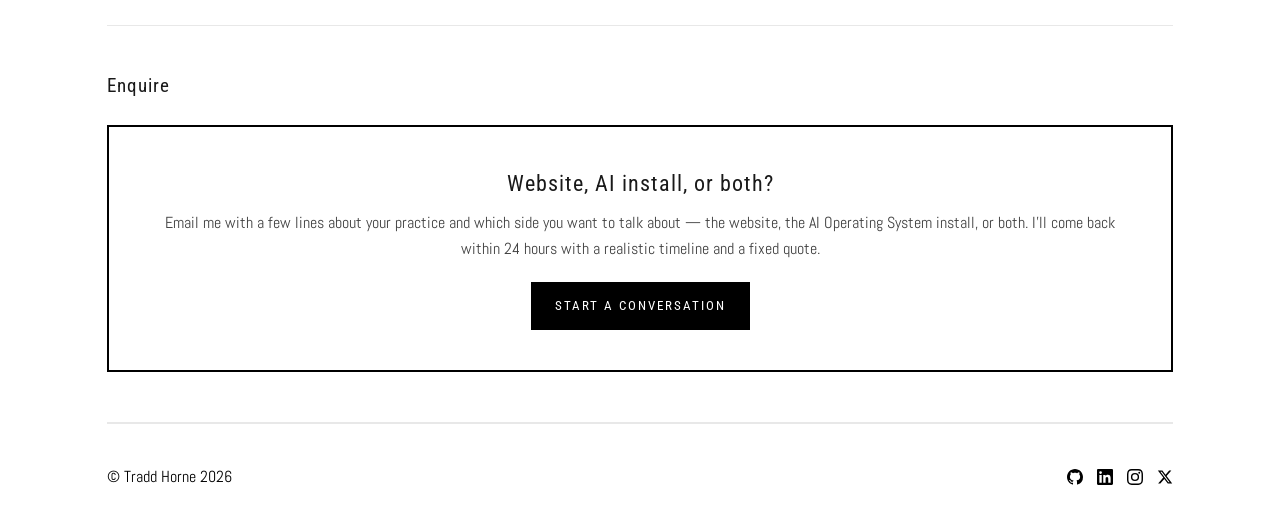
==== commit 793af4a4: "Add AI Operating System Installs offering to Services page" ====
--- a/services.html
+++ b/services.html
@@ -3,8 +3,8 @@
 <head>
     <meta charset="UTF-8">
     <meta name="viewport" content="width=device-width, initial-scale=1.0">
-    <meta name="description" content="Custom Django websites for medical clinics, allied-health practices and consultants. Built by a working clinician in Brisbane.">
-    <title>Services — Clinic Websites by a Clinician — Tradd Horne</title>
+    <meta name="description" content="Custom Django websites and AI Operating System installs for medical clinics, allied-health practices and consultants. Built by a working clinician in Brisbane.">
+    <title>Services — Clinic Websites &amp; AI Operating Systems — Tradd Horne</title>
     <link rel="preconnect" href="https://fonts.googleapis.com">
     <link rel="preconnect" href="https://fonts.gstatic.com" crossorigin>
     <link href="https://fonts.googleapis.com/css2?family=Abel&family=Roboto+Condensed:wght@400;700&display=swap" rel="stylesheet">
@@ -216,14 +216,140 @@
             <p class="section-more"><a href="projects.html">See the full portfolio &rarr;</a></p>
         </section>
 
+        <hr class="section-divider">
+
+        <div class="page-header">
+            <div class="eyebrow">A separate offering</div>
+            <h1>AI Operating System Installs</h1>
+        </div>
+
+        <div class="narrative">
+            <p>A different kind of work, for clinics that already have a website but are drowning in admin. I install a working AI assistant inside your practice — wired into your accounting, calendar, inbox, drive and patient management software — so the boring half of running a clinic gets quietly handled in the background.</p>
+            <p>I've been running this in my own podiatry practice for months. Receipts auto-reconcile against the bank feed in Xero. End-of-day summaries land on my phone. The system has memory of how the practice runs and sounds like the practice when it drafts replies. I install the same stack for other clinic owners and stay on retainer to keep adding to it.</p>
+        </div>
+
+        <section class="section">
+            <div class="section-header">
+                <h2>What's in the Install</h2>
+            </div>
+            <div class="why-me-grid">
+                <div class="why-card">
+                    <h3>Practice memory</h3>
+                    <p>The AI gets loaded with how your clinic actually works — fee schedule, treatment protocols, brand voice, AHPRA boundaries, common questions. It stops sounding like ChatGPT and starts sounding like your practice.</p>
+                </div>
+                <div class="why-card">
+                    <h3>Real integrations</h3>
+                    <p>Wired into Xero (or MYOB), your PMS — Cliniko, Nookal, Halaxy, Power Diary — Gmail/Outlook, Google Drive, calendar, SMS, and Stripe if you take card payments. Not a screenshot demo. Live data.</p>
+                </div>
+                <div class="why-card">
+                    <h3>Working automations on day one</h3>
+                    <p>You leave the install with three things already running: photo-a-receipt → expense in Xero, no-show follow-up SMS drafts, and a daily phone summary of the day's revenue, tomorrow's bookings and anything urgent.</p>
+                </div>
+                <div class="why-card">
+                    <h3>A chat channel you actually use</h3>
+                    <p>Talk to the system in plain language from your phone — Discord, Telegram or SMS, whichever you prefer. "What did we bill last week?" "Draft a recall message for everyone overdue on orthotic reviews." It just answers.</p>
+                </div>
+            </div>
+        </section>
+
+        <section class="section">
+            <div class="section-header">
+                <h2>Why This, Specifically From Me</h2>
+            </div>
+            <div class="narrative">
+                <p>Every AI agency right now is selling automations top-down: scope a build, deliver one workflow, repeat. I'm selling the bottom-up version — install a single contextualised assistant first, then layer everything else on top. It's faster, cheaper, and the workflows are far better because every one of them starts with full context of your practice.</p>
+                <p>The credibility part is simple: I'm a registered podiatrist running this exact stack in my own clinic in Brisbane. You can see it working before you commit to anything. No theoretical case studies, no carousel of stock-photo dashboards.</p>
+            </div>
+        </section>
+
+        <section class="section">
+            <div class="section-header">
+                <h2>Install Package</h2>
+            </div>
+            <div class="services-grid">
+                <div class="service-card">
+                    <h3>Practice OS Install</h3>
+                    <div class="price">From $4,500 + $1,500/mo</div>
+                    <ul>
+                        <li>3&ndash;5 days on-site at your clinic</li>
+                        <li>AI assistant set up with your practice context loaded in</li>
+                        <li>Wired into your accounting, PMS, email, calendar, drive</li>
+                        <li>Three working automations live before I leave</li>
+                        <li>Owner + reception team trained on the chat interface</li>
+                        <li>30 days of close support after handover</li>
+                    </ul>
+                    <ul class="card-subnote">
+                        <li><strong>Retainer ($1,500/mo):</strong> monitoring, fixes, monthly call, and 1&ndash;2 new automations a month — cancellable any time after the first three months.</li>
+                        <li><strong>One-off custom workflows</strong> available outside the retainer from $500.</li>
+                    </ul>
+                </div>
+                <div class="service-card">
+                    <h3>Multi-Site / Group Practice</h3>
+                    <div class="price">Quote on enquiry</div>
+                    <ul>
+                        <li>For practices with 2&ndash;5 locations or 10+ practitioners</li>
+                        <li>Shared AI workspace across sites with per-location permissions</li>
+                        <li>Cross-site reporting and patient flow analytics</li>
+                        <li>Practice-manager-level dashboards</li>
+                        <li>Custom integrations with multi-site PMS configurations</li>
+                        <li>Larger retainer with dedicated improvement roadmap</li>
+                    </ul>
+                </div>
+            </div>
+            <p class="section-more"><strong>Limited capacity:</strong> I take on a maximum of 2 new installs per month so each one gets the on-site attention it needs.</p>
+        </section>
+
+        <section class="section">
+            <div class="section-header">
+                <h2>The 5-Day Install</h2>
+            </div>
+            <div class="process-list">
+                <div class="process-step">
+                    <div class="step-num">Day 1 — Discovery</div>
+                    <h3>Understand the practice</h3>
+                    <p>I sit with you and the front desk for the day. I learn how the clinic actually runs, where the time leaks are, and what you'd happily never do again. I leave with a punch list.</p>
+                </div>
+                <div class="process-step">
+                    <div class="step-num">Day 2 — Setup</div>
+                    <h3>Stand up the OS</h3>
+                    <p>The AI box and supporting infrastructure get deployed (in your clinic, on your hardware, or on a private server). Your practice context is loaded and the integrations get wired up one by one.</p>
+                </div>
+                <div class="process-step">
+                    <div class="step-num">Day 3 — First automations</div>
+                    <h3>Three workflows live</h3>
+                    <p>Receipt capture into Xero. No-show follow-up drafts. End-of-day summary to your phone. Before close of business on day three, all three are running on real data.</p>
+                </div>
+                <div class="process-step">
+                    <div class="step-num">Day 4 — Training</div>
+                    <h3>Hands on the steering wheel</h3>
+                    <p>You and the front desk learn how to talk to the system from a chat channel. We do real tasks together. By the end of the day, the team is using it without me in the room.</p>
+                </div>
+                <div class="process-step">
+                    <div class="step-num">Day 5 — Stress test</div>
+                    <h3>Run it like a Friday</h3>
+                    <p>The system handles a normal busy day with me observing. Anything that breaks gets fixed. We agree the first month's roadmap, then I leave you with a working stack and a calendar invite for the first follow-up.</p>
+                </div>
+            </div>
+        </section>
+
+        <section class="section">
+            <div class="section-header">
+                <h2>See It Running</h2>
+            </div>
+            <div class="narrative">
+                <p>The reference implementation runs my own podiatry practice. If you want a walkthrough — the receipts piece reconciling itself in real time, the daily summary on my phone, how the chat channel actually feels to use — drop me an email and I'll book a 30-minute screen-share to show you the actual system instead of a deck.</p>
+                <p><a class="btn-secondary" href="mailto:thetraddhorne@gmail.com?subject=Practice%20OS%20walkthrough">Book a 30-minute walkthrough</a></p>
+            </div>
+        </section>
+
         <section class="section">
             <div class="section-header">
                 <h2>Enquire</h2>
             </div>
             <div class="cta-banner">
-                <h3>Ready to talk about your clinic's website?</h3>
-                <p>Email me with a few lines about your practice and what you're trying to achieve. I'll come back within 24 hours with a realistic timeline and a fixed quote.</p>
-                <a href="mailto:thetraddhorne@gmail.com?subject=Clinic%20website%20enquiry" class="btn-primary">Start a project</a>
+                <h3>Website, AI install, or both?</h3>
+                <p>Email me with a few lines about your practice and which side you want to talk about — the website, the AI Operating System install, or both. I'll come back within 24 hours with a realistic timeline and a fixed quote.</p>
+                <a href="mailto:thetraddhorne@gmail.com?subject=Practice%20enquiry" class="btn-primary">Start a conversation</a>
             </div>
         </section>
     </main>
--- a/css/style.css
+++ b/css/style.css
@@ -1097,6 +1097,47 @@
 }
 
 /* ==========================================================================
+   Page-section divider, eyebrow, sub-note (used on the Services page to
+   separate the AI Operating System Installs offering from the website-build
+   offering above it).
+   ========================================================================== */
+
+.section-divider {
+    border: 0;
+    border-top: 1px solid var(--text);
+    opacity: 0.15;
+    margin: 80px auto 64px;
+    max-width: 200px;
+}
+
+.eyebrow {
+    font-family: var(--font-heading);
+    font-size: 13px;
+    letter-spacing: 2px;
+    text-transform: uppercase;
+    opacity: 0.55;
+    margin-bottom: 12px;
+}
+
+.card-subnote {
+    margin-top: 18px;
+    padding-top: 18px;
+    border-top: 1px solid rgba(0, 0, 0, 0.08);
+    font-size: 14px;
+    opacity: 0.75;
+}
+
+.card-subnote li {
+    margin-bottom: 8px;
+}
+
+@media (max-width: 768px) {
+    .section-divider {
+        margin: 56px auto 40px;
+    }
+}
+
+/* ==========================================================================
    Selection & Focus
    ========================================================================== */
 
